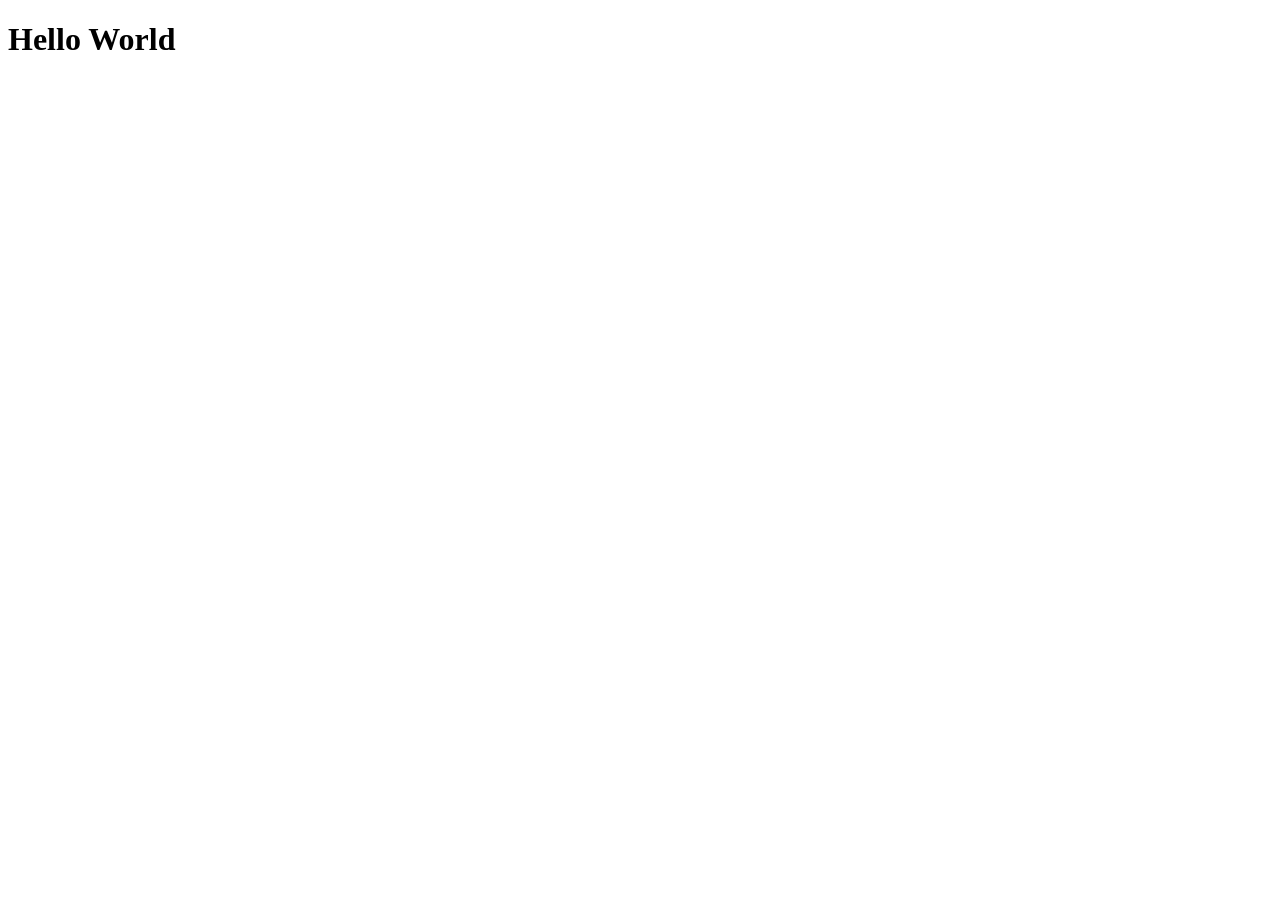
==== index.html @ 68664f70 "add hello world page" ====
<!DOCTYPE html>
<html lang="en">
<head>
  <meta charset="UTF-8">
  <meta name="viewport" content="width=device-width, initial-scale=1.0">
  <title>Hello World</title>
</head>
<body>
  <h1>Hello World</h1>
</body>
</html>
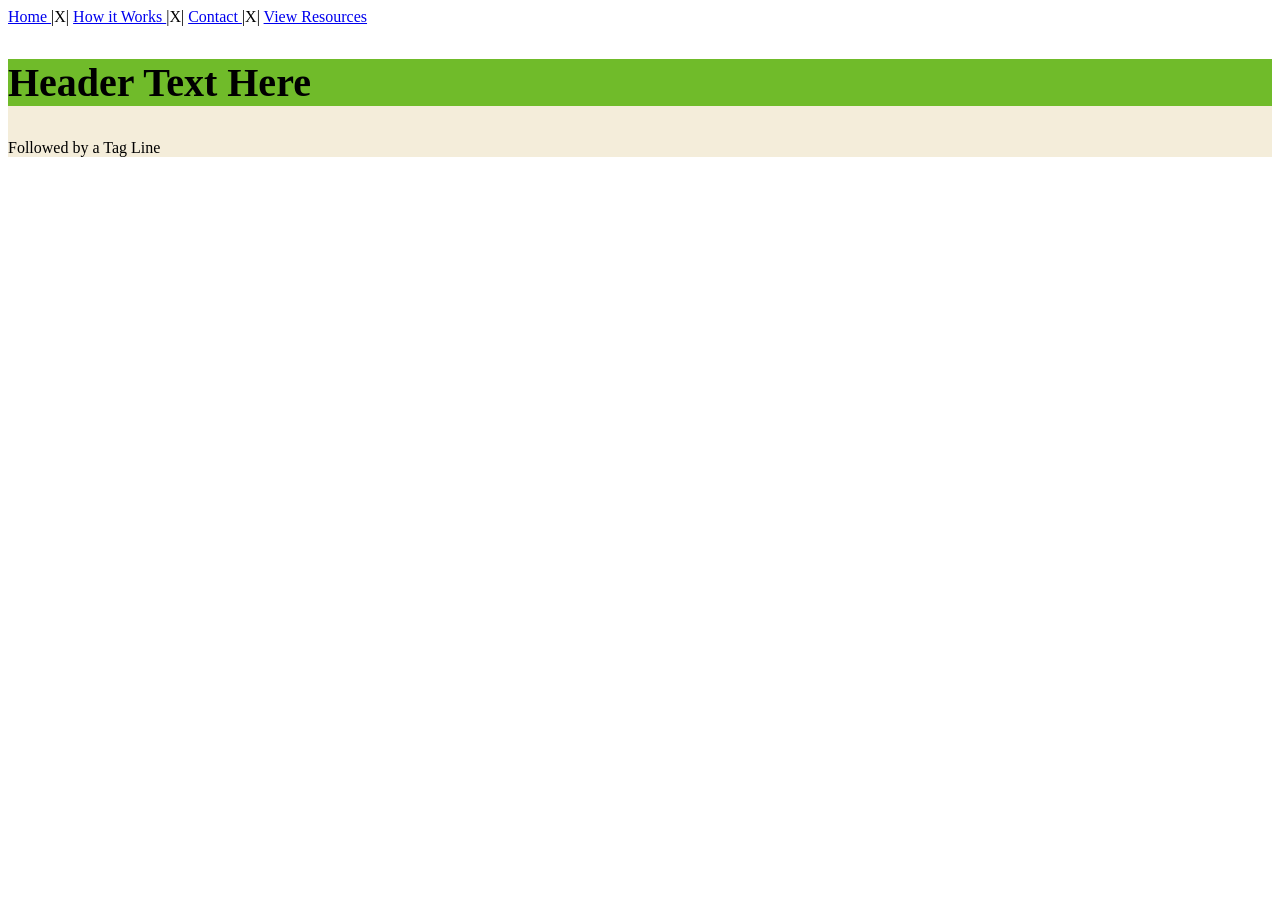
==== commit 6c17930e: "add initial HTML structure, styles, and project documentation" ====
--- a/index.html
+++ b/index.html
@@ -1,11 +1,29 @@
 <!DOCTYPE html>
 <html lang="en">
 <head>
-  <meta charset="UTF-8">
-  <meta name="viewport" content="width=device-width, initial-scale=1.0">
-  <title>Hello World</title>
+    <meta charset="UTF-8">
+    <meta name="viewport" content="width=device-width, initial-scale=1.0">
+    <title>Document</title>
+    <link rel="stylesheet" href = "style.css">
 </head>
 <body>
-  <h1>Hello World</h1>
+    <nav>
+        <!-- Nav Bar, No Destination at this Time -->
+         
+        <a href = "#"> Home  </a>  |X| 
+        <a href = "#"> How it Works  </a>  |X| 
+        <a href = "#"> Contact  </a> |X| 
+        <a href = "#"> View Resources  </a>  
+    </nav>
+
+    <section class = "hero">
+        <!-- Hero Banner -->
+         <div>
+            <!-- Main Text -->
+             <h1> Header Text Here </h1>
+             <p> Followed by a Tag Line </p>
+
+         </div>
+    </section>
 </body>
 </html>
--- a/style.css
+++ b/style.css
@@ -0,0 +1,15 @@
+:root {
+    --emerald: #0e5046;
+    --gold: #c7a24a;
+    --cream: #f4edda;
+    --ink: #000000; 
+}
+
+h1 {
+    background-color: #70bb2a;
+    font-size: 40px;
+}
+
+.hero{
+    background-color: var(--cream);
+}
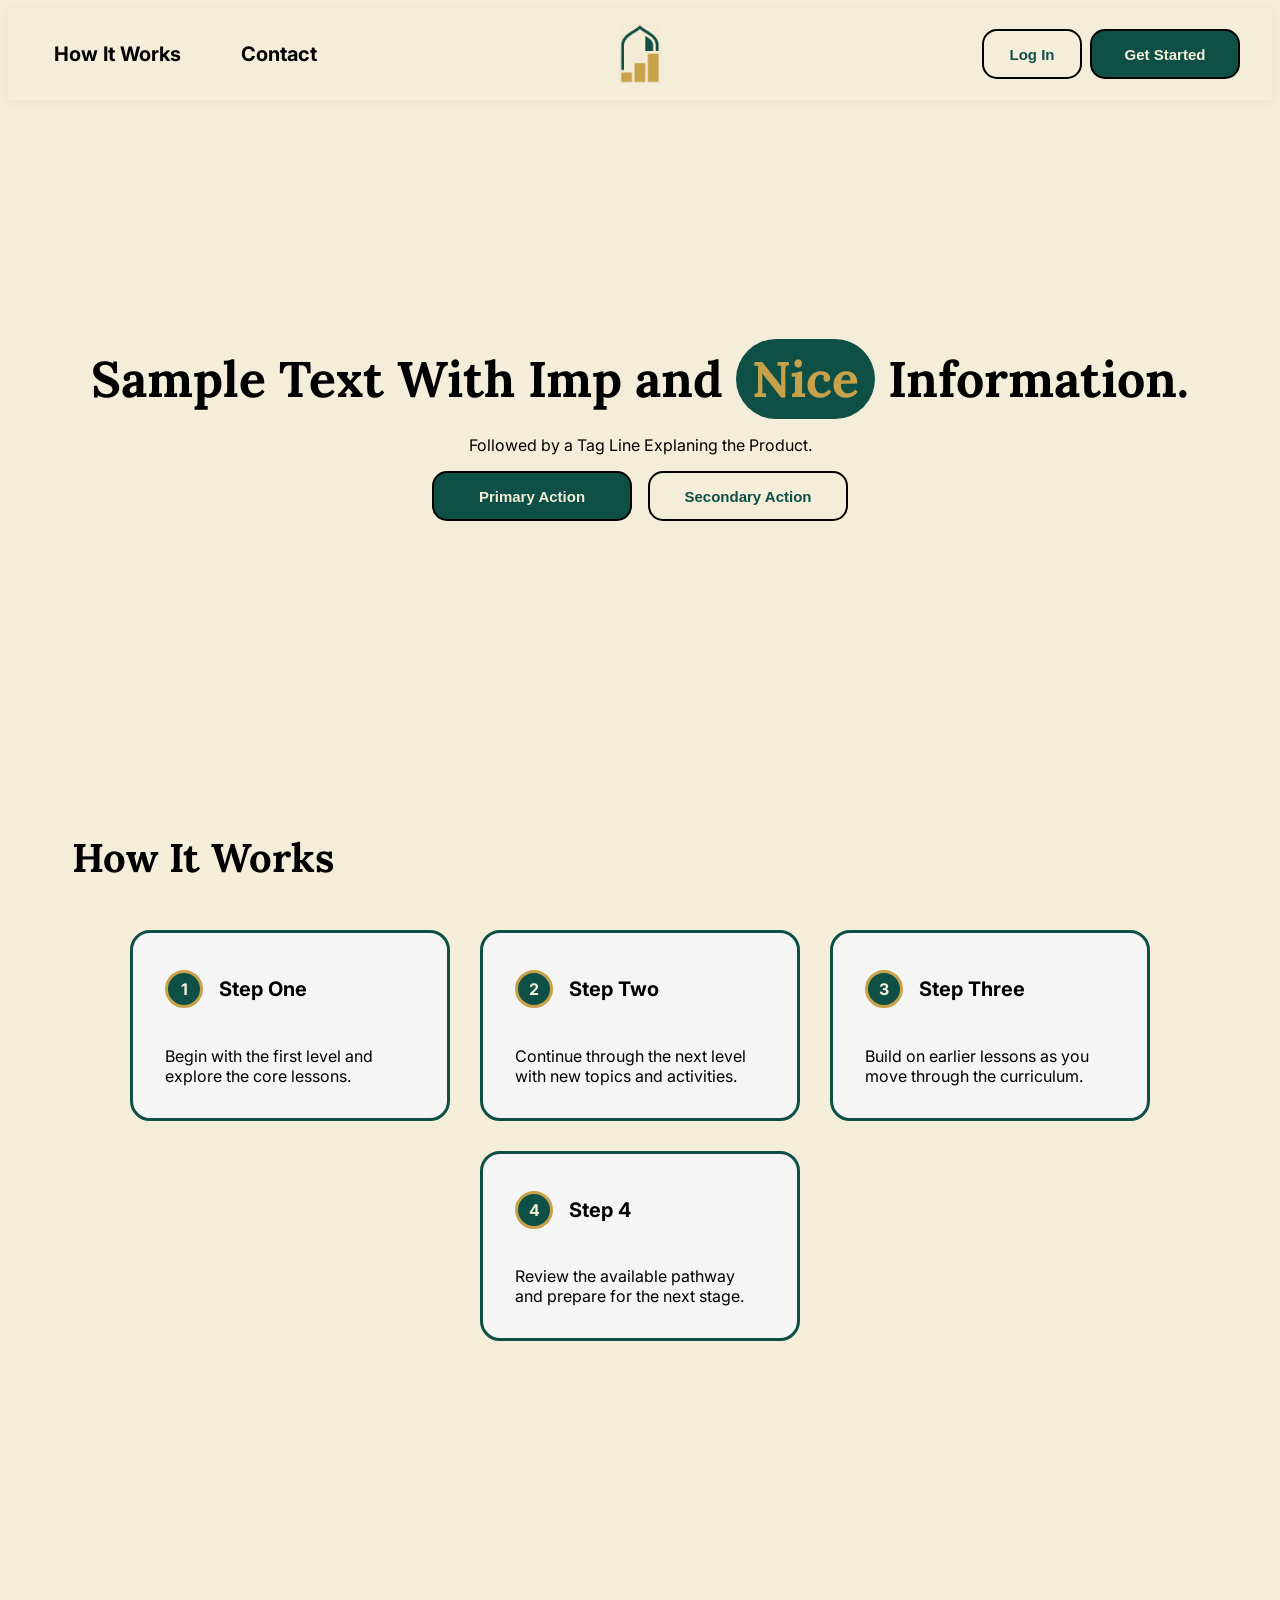
==== commit 468ff58c: "add navigation, hero section, and responsive design with styles and scripts" ====
--- a/index.html
+++ b/index.html
@@ -4,26 +4,127 @@
     <meta charset="UTF-8">
     <meta name="viewport" content="width=device-width, initial-scale=1.0">
     <title>Document</title>
-    <link rel="stylesheet" href = "style.css">
+
+    <!-- Main stylesheet -->
+    <link rel="stylesheet" href="style.css">
+
+    <!-- Google Fonts: Lora for headings, Inter for body text, and Amiri for Arabic -->
+    <link rel="preconnect" href="https://fonts.googleapis.com">
+    <link rel="preconnect" href="https://fonts.gstatic.com" crossorigin>
+    <link href="https://fonts.googleapis.com/css2?family=Amiri:wght@400;700&family=Inter:wght@400;600&family=Lora:wght@600;700&display=swap" rel="stylesheet">
+    <script src="script.js" defer></script>
 </head>
+
 <body>
+    <!-- Primary navigation -->
     <nav>
-        <!-- Nav Bar, No Destination at this Time -->
-         
-        <a href = "#"> Home  </a>  |X| 
-        <a href = "#"> How it Works  </a>  |X| 
-        <a href = "#"> Contact  </a> |X| 
-        <a href = "#"> View Resources  </a>  
+        <!-- Navigation logo -->
+        <div class="navLogo">
+            <img src="Elements/Full Icon.jpg" alt="Icon" width="100px">
+        </div>
+
+        <div class="navDropdown">
+            <!-- Navigation links -->
+            <div class="navLinks">
+                <a href="#">How It Works</a>
+                <a href="#">Contact</a>
+            </div>
+
+            <!-- Navigation action buttons -->
+            <div class="navButtonContainer">
+                <button type="button" class="navButtonSecondary">Log In</button>
+                <button type="button" class="navButton">Get Started</button>
+            </div>
+        </div>
+
+
+        <!-- Mobile navigation toggle -->
+        <div class="hamburgerContainer">
+            <button
+                class="hamburgerButton"
+                type="button"
+                aria-label="Open navigation menu"
+                aria-expanded="false">
+                ☰
+            </button>
+        </div>
     </nav>
 
-    <section class = "hero">
+    <!-- Hero section -->
+    <section class="hero">
         <!-- Hero Banner -->
-         <div>
-            <!-- Main Text -->
-             <h1> Header Text Here </h1>
-             <p> Followed by a Tag Line </p>
+        <div>
+            <!-- Main text -->
+            <h1>Sample Text With Imp and <span class="highlight">Nice</span> Information.</h1>
+            <p>Followed by a Tag Line Explaning the Product.</p>
+        </div>
 
-         </div>
+        <!-- Hero action buttons -->
+        <div class="actionBar">
+            <button type="button" class="primaryButton">Primary Action</button>
+            <button type="button" class="secondaryButton">Secondary Action</button>
+        </div>
     </section>
+
+    <!-- How It Works section -->
+    <section class="howItWorks">
+        <div>
+            <h2>How It Works</h2>
+            <br>
+            <br>
+        </div>
+        <div class="squares">
+            <!-- Step one -->
+            <div class="uniqueSquare">
+                <div class="squareHeader">
+                    <h4 class="circle">1</h4>
+                    <h5 class="squareTitle">Step One</h5>
+                </div>
+
+                <div class="squareContent">
+                    <p>Begin with the first level and explore the core lessons.</p>
+                </div>
+            </div>
+
+            <!-- Step two -->
+            <div class="uniqueSquare">
+                <div class="squareHeader">
+                    <h4 class="circle">2</h4>
+                    <h5 class="squareTitle">Step Two</h5>
+                </div>
+
+                <div class="squareContent">
+                    <p>Continue through the next level with new topics and activities.</p>
+                </div>
+            </div>
+
+            <!-- Step three -->
+            <div class="uniqueSquare">
+                <div class="squareHeader">
+                    <h4 class="circle">3</h4>
+                    <h5 class="squareTitle">Step Three</h5>
+                </div>
+
+                <div class="squareContent">
+                    <p>Build on earlier lessons as you move through the curriculum.</p>
+                </div>
+            </div>
+
+            <!-- Step four -->
+            <div class="uniqueSquare">
+                <div class="squareHeader">
+                    <h4 class="circle">4</h4>
+                    <h5 class="squareTitle">Step 4</h5>
+                </div>
+
+                <div class="squareContent">
+                    <p>Review the available pathway and prepare for the next stage.</p>
+                </div>
+            </div>
+        </div>
+    </section>
+
+    <!-- Temporary space for a future section -->
+    <section style="height: 500px;"></section>
 </body>
 </html>
--- a/style.css
+++ b/style.css
@@ -1,15 +1,419 @@
 :root {
+    /* Site colors */
     --emerald: #0e5046;
     --gold: #c7a24a;
     --cream: #f4edda;
     --ink: #000000; 
-}
-
+
+    /* Site fonts */
+    --Lora: "Lora", Georgia, serif;
+    --Inter: "Inter", system-ui, sans-serif;
+    --Amiri: "Amiri", "Noto Naskh Arabic", serif;
+}
+
+/* Page-wide defaults */
+* {
+    box-sizing: border-box;
+}
+
+body {
+    background-color: var(--cream);
+    font-family: var(--Inter);
+}
+
+/* Shared button sizing, borders, and transitions */
+button {
+    width: 200px;
+    height: 50px;
+    font-size: 15px;
+    border-radius: 15px;
+    border-width: 2px;
+    border-style: solid;
+    border-color: black;transition: background-color 400ms ease, color 200ms ease;
+}
+
+/* ==================== Navigation ==================== */
+
+/* Desktop navigation layout */
+nav {
+    display: grid;
+    grid-template-columns: 1fr auto 1fr;
+    align-items: center;
+    padding: 1rem 2rem;
+    box-shadow: 0 2px 8px rgba(0, 0, 0, 0.05);
+    font-size: 20px;
+}
+
+/* The wrapper becomes layout-transparent on desktop. */
+.navDropdown {
+    display: contents;
+}
+
+/* Navigation links */
+.navLinks {
+    display: flex;
+    grid-column: 1;
+    grid-row: 1;
+    align-items: center;
+    justify-self: start;
+    gap: 2rem;
+}
+
+.navLinks a {
+    text-decoration: none;
+    color: var(--ink);
+    padding: 0.5rem 0.75rem; 
+    font-weight: bold;
+    border-width: 2px;
+    border-style: solid;
+    border-color: transparent;
+    grid-row: 1;
+
+}
+
+/* Navigation link hover state */
+.navLinks a:hover {
+    color: var(--emerald);
+    font-weight: bold;
+    border: var(--gold);
+    border-radius: 25px;
+    border-style: solid;
+    border-width: 2px;
+
+}
+
+/* Navigation logo */
+.navLogo {
+    padding: 1rem 2 rem;
+    grid-column: 2;
+    grid-row: 1;
+    justify-self: center;
+}
+
+.navLogo img {
+    height: 60px;
+    width: auto;
+    display: block;
+}
+
+/* Navigation action buttons */
+.navButtonContainer {
+    grid-column: 3;
+    grid-row: 1;
+    display: flex;
+    align-items: center;
+    justify-self: end;
+    gap: 0.5rem;
+}
+
+.navButton {
+    width: 150px;
+    height: 50px;
+    font-size: 15px;
+    border-radius: 15px;
+    border-width: 2px;
+    border-style: solid;
+    background-color: var(--emerald);
+    color: var(--cream);
+    font-weight: bold;
+    justify-self: right;
+    border-color: black;transition: background-color 400ms ease, color 200ms ease;
+}
+
+.navButtonSecondary {
+    width: 100px;
+    height: 50px;
+    font-size: 15px;
+    border-radius: 15px;
+    border-width: 2px;
+    border-style: solid;
+    background-color: var(--cream);
+    color: var(--emerald);
+    font-weight: bold;
+    justify-self: right;
+    border-color: black;transition: background-color 400ms ease, color 200ms ease;
+}
+
+/* Navigation button hover states */
+.navButton:hover {
+    background-color: var(--gold);
+    color: var(--emerald);
+}
+
+.navButtonSecondary:hover {
+    background-color: var(--gold);
+    border-color: #0e5046;
+    color: var(--cream);
+}
+
+/* Mobile menu button is hidden on larger screens. */
+.hamburgerContainer {
+    display: none;
+}
+
+/* ==================== Hero ==================== */
+
+/* Hero headings */
 h1 {
-    background-color: #70bb2a;
+    margin-top: 7.5rem;
+    font-family:var(--Lora);
+    font-size: 50px;
+    margin-bottom: 0rem;
+    line-height: 1.6;
+}
+
+h2 {
+    margin-top: 7.5rem;
+    font-family:var(--Lora);
+    margin-bottom: 0rem;
+    line-height: 1.6;
     font-size: 40px;
 }
 
-.hero{
+/* Hero section layout */
+.hero {
+    text-align: center; 
+    min-height: 60vh;
+    display: flex;
+    flex-direction: column;
+    justify-content: center;
+}
+
+/* Temporary layout debug border */
+.border {
+    border: 3px solid red;
+}
+
+/* Hero action buttons layout */
+.actionBar {
+    display: flex;
+    flex-direction: row;
+    justify-content: center;
+    height: fit-content;
+    width: fit-content;
+    margin-inline: auto;
+    gap: 1rem;
+    flex-wrap: wrap;
+}
+
+/* Hero secondary button */
+.secondaryButton {
     background-color: var(--cream);
-}+    color: var(--emerald);
+    font-weight: bold;
+}
+
+/* Hero secondary button hover state */
+.secondaryButton:hover {
+    background-color: var(--gold);
+    color: var(--cream);
+    font-size: 15px;
+    width: 200px;
+    height: 50px; 
+}
+
+/* Hero primary button */
+.primaryButton {
+    background-color: var(--emerald);
+    color: var(--cream);
+    font-weight: bold;
+    font-size: 15px;
+    width: 200px;
+    height: 50px;
+    
+    
+}
+
+/* Hero primary button hover state */
+.primaryButton:hover {
+    background-color: var(--gold);
+    color: var(--emerald);
+    font-size: 15px;
+    width: 200px;
+    height: 50px; 
+    font-weight: bold;
+}
+
+/* Highlighted text in the hero heading */
+.highlight{
+    background-color: var(--emerald);
+    color: var(--gold);
+    padding: 0.5rem 1rem;
+    border-radius: 50px;
+}
+
+/* ==================== How It Works ==================== */
+
+/* How It Works section layout */
+.howItWorks{
+    display: flex;
+    flex-direction: column ;
+    padding: 1rem 4rem;
+    margin-top: 50px;
+}
+
+/* Step card row */
+.squares{
+    display: flex;
+    flex-direction: row;
+    justify-content: center;
+    align-items: stretch;
+    gap: 30px;
+    flex-wrap: wrap;
+
+}
+
+/* Individual step card */
+.uniqueSquare {
+    display: flex;
+    flex-direction: column;
+    background-color: whitesmoke;
+    border-color: #0e5046;
+    border-width: 3px;
+    border-radius: 20px;
+    border-style: solid;
+    width: 20rem;
+    padding: 1rem 2rem;
+
+}
+
+/* Step card heading row */
+.squareHeader {
+    display: flex;
+    flex-direction: row;
+    justify-content: left;
+    align-items: center;
+}
+
+/* Number circle */
+.circle{
+    display: flex;
+    flex-direction: column;
+    align-items: center;
+    justify-content: center;
+    border: solid;
+    border-color: #c7a24a;
+    background-color: var(--emerald);
+    color: var(--cream);
+    padding: 1rem 1rem;
+    border-radius: 600px;
+    width: 1rem;
+    height: 1rem;
+
+}
+
+/* Step card title */
+.squareTitle{
+    margin: 1rem 1rem;
+    font-size: 20px;
+}
+
+/* Step card description */
+.squareContent {
+    padding: 0rem 0rem;
+    margin-top: 0;
+}
+
+/* ==================== Responsive Layout ==================== */
+
+@media (max-width:48rem){
+    /* Mobile navigation keeps the logo and hamburger in one top row. */
+    nav {
+        position: relative;
+        grid-template-columns: 1fr auto;
+        gap: 1rem;
+        padding: 1rem;
+    }
+
+    .navLogo {
+        grid-column: 1;
+        grid-row: 1;
+        justify-self: start;
+    }
+
+    /* Mobile hamburger button */
+    .hamburgerButton {
+        border: none;
+        background-color: var(--cream);
+        width: 3rem;
+        height: 3rem;
+        color: var(--ink);
+        font-size: 50px;
+        display: flex;
+        justify-content: center;
+        align-items: center;
+    }
+
+    .hamburgerContainer {
+        grid-column: 2;
+        grid-row: 1;
+        display: block;
+        justify-self: end;
+    }
+
+    /* Closed dropdown state */
+    .navDropdown {
+        position: absolute;
+        top: 100%;
+        left: 0;
+        right: 0;
+        z-index: 10;
+        display: flex;
+        flex-direction: column;
+        gap: 1.5rem;
+        padding: 1.5rem;
+        background-color: var(--cream);
+        box-shadow: 0 0.5rem 1rem rgba(0, 0, 0, 0.1);
+        visibility: hidden;
+        opacity: 0;
+        transform: translateY(-0.5rem);
+        pointer-events: none;
+        transition: opacity 200ms ease, transform 200ms ease, visibility 200ms ease;
+    }
+
+    /* Open dropdown state */
+    nav.navIsOpen .navDropdown {
+        visibility: visible;
+        opacity: 1;
+        transform: translateY(0);
+        pointer-events: auto;
+    }
+
+    .navLinks {
+        display: flex;
+        flex-direction: column;
+        align-items: stretch;
+        justify-self: stretch;
+        gap: 0.75rem;
+    }
+
+    .navButtonContainer {
+        display: flex;
+        flex-direction: column;
+        align-items: stretch;
+        justify-self: stretch;
+        gap: 0.75rem;
+    }
+
+    /* The dropdown buttons fill the panel width. */
+    .navButton,
+    .navButtonSecondary {
+        width: 100%;
+    }
+
+    /* Smaller mobile heading */
+    h1{
+        font-size: 2.25rem;
+        margin-top: 3rem;
+    }
+
+    .howItWorks {
+        padding: 1rem;
+    }
+
+    h2{
+        font-size: 2rem;
+        margin-top: 3rem;
+    }
+
+}
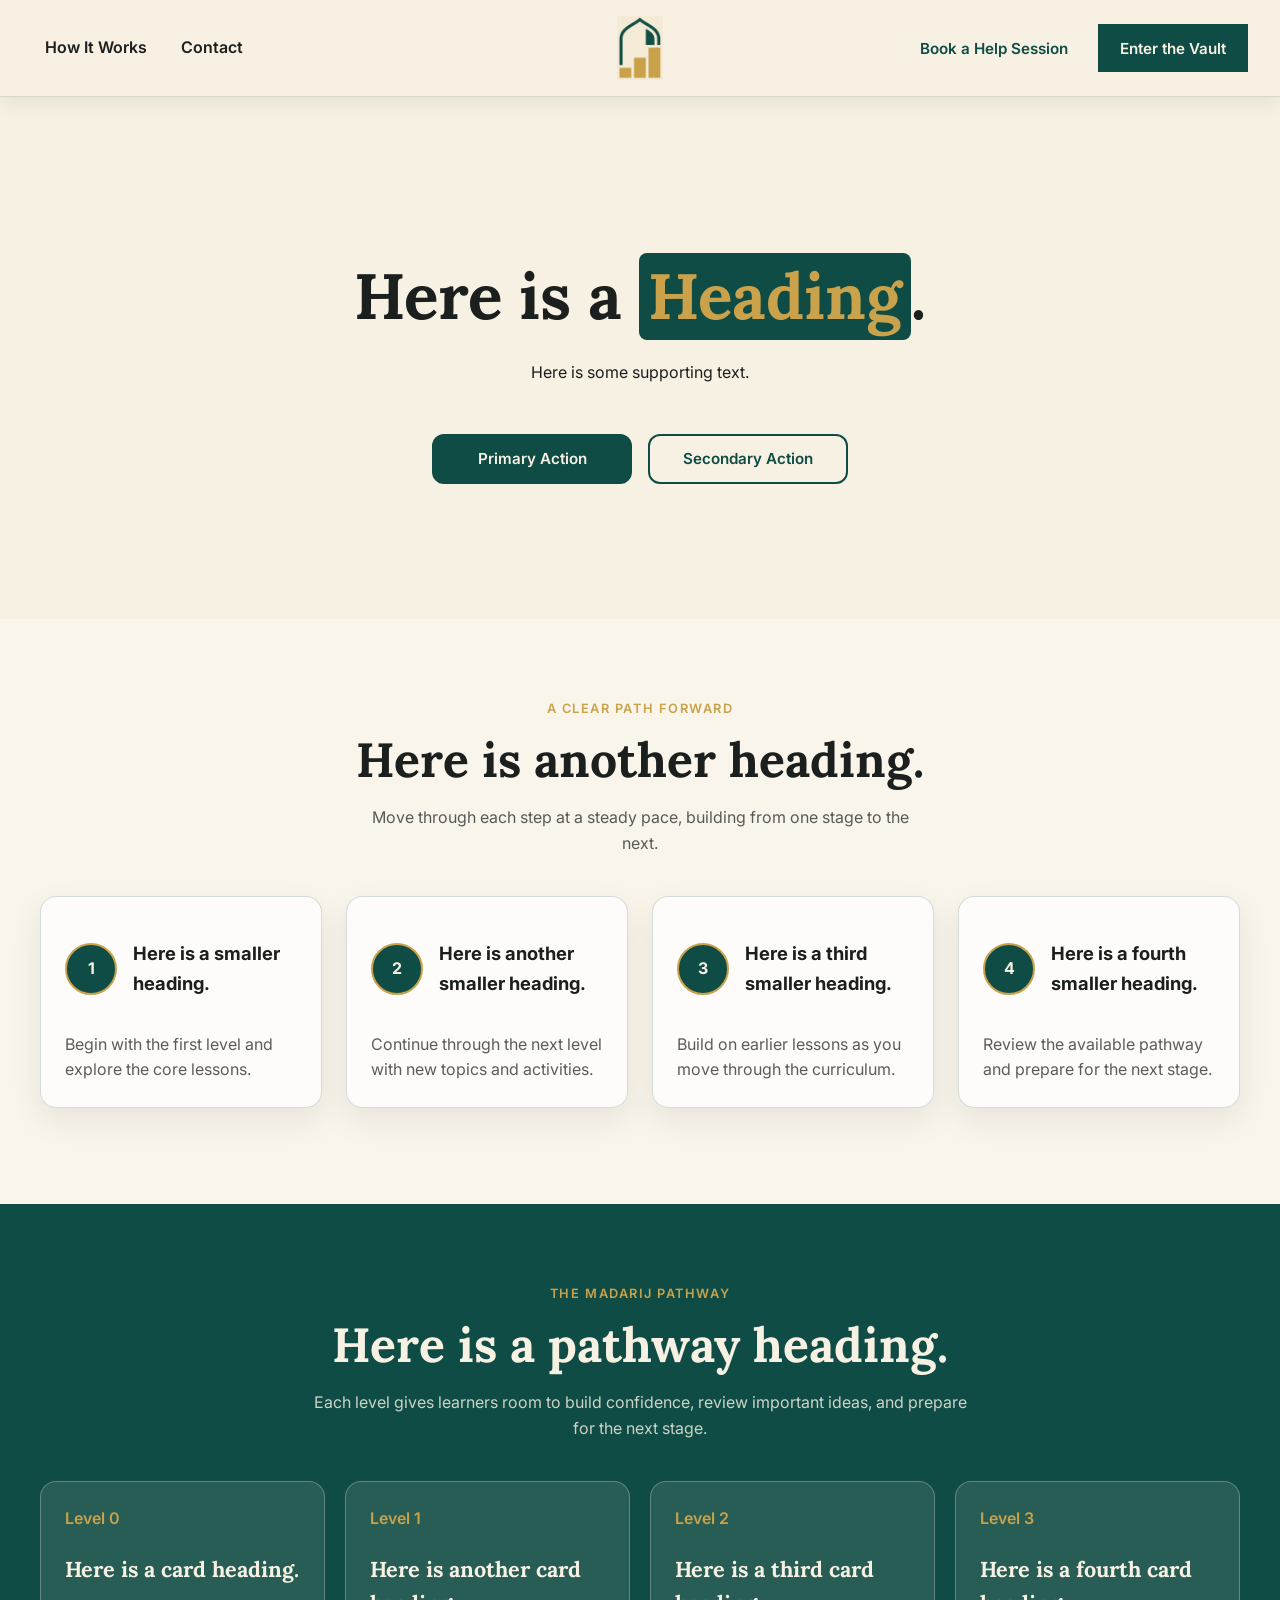
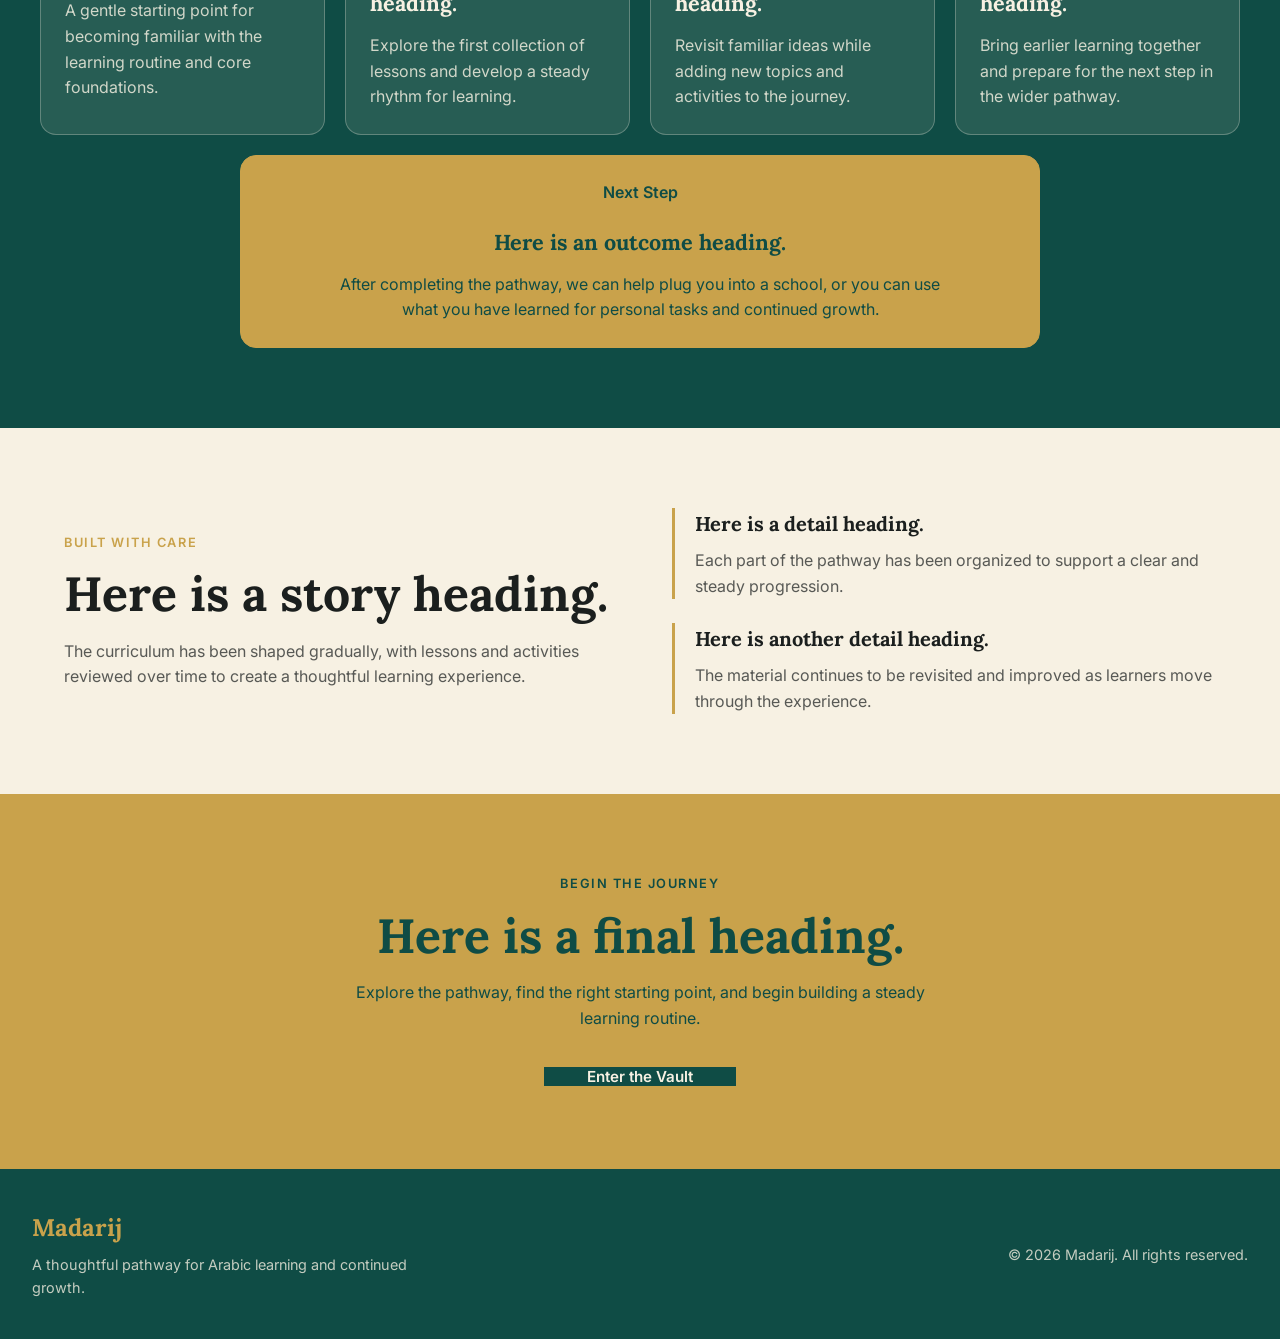
==== commit 71775713: "Add curriculum structure and create login, signup, and vault pages - Introduced a new curriculum JSO" ====
--- a/index.html
+++ b/index.html
@@ -3,7 +3,7 @@
 <head>
     <meta charset="UTF-8">
     <meta name="viewport" content="width=device-width, initial-scale=1.0">
-    <title>Document</title>
+    <title>Madarij | Arabic Curriculum</title>
 
     <!-- Main stylesheet -->
     <link rel="stylesheet" href="style.css">
@@ -32,8 +32,8 @@
 
             <!-- Navigation action buttons -->
             <div class="navButtonContainer">
-                <button type="button" class="navButtonSecondary">Log In</button>
-                <button type="button" class="navButton">Get Started</button>
+                <a class="navButtonSecondary" href="#">Book a Help Session</a>
+                <a class="navButton" href="vault.html">Enter the Vault</a>
             </div>
         </div>
 
@@ -55,8 +55,8 @@
         <!-- Hero Banner -->
         <div>
             <!-- Main text -->
-            <h1>Sample Text With Imp and <span class="highlight">Nice</span> Information.</h1>
-            <p>Followed by a Tag Line Explaning the Product.</p>
+            <h1>Here is a <span class="highlight">Heading</span>.</h1>
+            <p>Here is some supporting text.</p>
         </div>
 
         <!-- Hero action buttons -->
@@ -68,17 +68,20 @@
 
     <!-- How It Works section -->
     <section class="howItWorks">
-        <div>
-            <h2>How It Works</h2>
-            <br>
-            <br>
+        <div class="howItWorksIntro">
+            <p class="sectionLabel">A clear path forward</p>
+            <h2>Here is another heading.</h2>
+            <p>
+                Move through each step at a steady pace, building from one
+                stage to the next.
+            </p>
         </div>
         <div class="squares">
             <!-- Step one -->
             <div class="uniqueSquare">
                 <div class="squareHeader">
                     <h4 class="circle">1</h4>
-                    <h5 class="squareTitle">Step One</h5>
+                    <h5 class="squareTitle">Here is a smaller heading.</h5>
                 </div>
 
                 <div class="squareContent">
@@ -90,7 +93,7 @@
             <div class="uniqueSquare">
                 <div class="squareHeader">
                     <h4 class="circle">2</h4>
-                    <h5 class="squareTitle">Step Two</h5>
+                    <h5 class="squareTitle">Here is another smaller heading.</h5>
                 </div>
 
                 <div class="squareContent">
@@ -102,7 +105,7 @@
             <div class="uniqueSquare">
                 <div class="squareHeader">
                     <h4 class="circle">3</h4>
-                    <h5 class="squareTitle">Step Three</h5>
+                    <h5 class="squareTitle">Here is a third smaller heading.</h5>
                 </div>
 
                 <div class="squareContent">
@@ -114,7 +117,7 @@
             <div class="uniqueSquare">
                 <div class="squareHeader">
                     <h4 class="circle">4</h4>
-                    <h5 class="squareTitle">Step 4</h5>
+                    <h5 class="squareTitle">Here is a fourth smaller heading.</h5>
                 </div>
 
                 <div class="squareContent">
@@ -124,7 +127,123 @@
         </div>
     </section>
 
-    <!-- Temporary space for a future section -->
-    <section style="height: 500px;"></section>
+    <!-- Curriculum pathway section -->
+    <section class="pathway">
+        <div class="pathwayIntro">
+            <p class="sectionLabel">The Madarij Pathway</p>
+            <h2>Here is a pathway heading.</h2>
+            <p>
+                Each level gives learners room to build confidence, review
+                important ideas, and prepare for the next stage.
+            </p>
+        </div>
+
+        <div class="levelCards">
+            <!-- Foundation level -->
+            <article class="levelCard">
+                <p class="levelNumber">Level 0</p>
+                <h3>Here is a card heading.</h3>
+                <p>
+                    A gentle starting point for becoming familiar with the
+                    learning routine and core foundations.
+                </p>
+            </article>
+
+            <!-- First curriculum level -->
+            <article class="levelCard">
+                <p class="levelNumber">Level 1</p>
+                <h3>Here is another card heading.</h3>
+                <p>
+                    Explore the first collection of lessons and develop a
+                    steady rhythm for learning.
+                </p>
+            </article>
+
+            <!-- Second curriculum level -->
+            <article class="levelCard">
+                <p class="levelNumber">Level 2</p>
+                <h3>Here is a third card heading.</h3>
+                <p>
+                    Revisit familiar ideas while adding new topics and
+                    activities to the journey.
+                </p>
+            </article>
+
+            <!-- Third curriculum level -->
+            <article class="levelCard">
+                <p class="levelNumber">Level 3</p>
+                <h3>Here is a fourth card heading.</h3>
+                <p>
+                    Bring earlier learning together and prepare for the next
+                    step in the wider pathway.
+                </p>
+            </article>
+
+            <!-- Pathway outcome -->
+            <article class="pathwayOutcome">
+                <p class="levelNumber">Next Step</p>
+                <h3>Here is an outcome heading.</h3>
+                <p>
+                    After completing the pathway, we can help plug you into a
+                    school, or you can use what you have learned for personal
+                    tasks and continued growth.
+                </p>
+            </article>
+        </div>
+    </section>
+
+    <!-- Curriculum development section -->
+    <section class="curriculumStory">
+        <div class="curriculumStoryContent">
+            <p class="sectionLabel">Built with care</p>
+            <h2>Here is a story heading.</h2>
+            <p>
+                The curriculum has been shaped gradually, with lessons and
+                activities reviewed over time to create a thoughtful learning
+                experience.
+            </p>
+        </div>
+
+        <div class="curriculumStoryDetails">
+            <div>
+                <h3>Here is a detail heading.</h3>
+                <p>
+                    Each part of the pathway has been organized to support a
+                    clear and steady progression.
+                </p>
+            </div>
+            <div>
+                <h3>Here is another detail heading.</h3>
+                <p>
+                    The material continues to be revisited and improved as
+                    learners move through the experience.
+                </p>
+            </div>
+        </div>
+    </section>
+
+    <!-- Final call to action -->
+    <section class="finalCta">
+        <p class="sectionLabel">Begin the journey</p>
+        <h2>Here is a final heading.</h2>
+        <p>
+            Explore the pathway, find the right starting point, and begin
+            building a steady learning routine.
+        </p>
+        <a class="ctaButton" href="vault.html">Enter the Vault</a>
+    </section>
+
+    <!-- Site footer -->
+    <footer class="siteFooter">
+        <div>
+            <p class="footerBrand">Madarij</p>
+            <p class="footerDescription">
+                A thoughtful pathway for Arabic learning and continued growth.
+            </p>
+        </div>
+        <p class="footerCopyright">
+            &copy; 2026 Madarij. All rights reserved.
+        </p>
+    </footer>
 </body>
 </html>
--- a/style.css
+++ b/style.css
@@ -1,9 +1,9 @@
 :root {
     /* Site colors */
-    --emerald: #0e5046;
-    --gold: #c7a24a;
-    --cream: #f4edda;
-    --ink: #000000; 
+    --emerald: #0f4c45;
+    --gold: #c9a24b;
+    --cream: #f7f1e3;
+    --ink: #1b1f1e;
 
     /* Site fonts */
     --Lora: "Lora", Georgia, serif;
@@ -18,18 +18,22 @@
 
 body {
     background-color: var(--cream);
+    color: var(--ink);
     font-family: var(--Inter);
+    line-height: 1.6;
+    margin: 0;
 }
 
 /* Shared button sizing, borders, and transitions */
 button {
     width: 200px;
     height: 50px;
-    font-size: 15px;
-    border-radius: 15px;
-    border-width: 2px;
-    border-style: solid;
-    border-color: black;transition: background-color 400ms ease, color 200ms ease;
+    border: 2px solid transparent;
+    border-radius: 0.75rem;
+    cursor: pointer;
+    font: 600 0.95rem var(--Inter);
+    transition: background-color 200ms ease, border-color 200ms ease,
+        color 200ms ease, transform 200ms ease;
 }
 
 /* ==================== Navigation ==================== */
@@ -39,9 +43,13 @@
     display: grid;
     grid-template-columns: 1fr auto 1fr;
     align-items: center;
-    padding: 1rem 2rem;
-    box-shadow: 0 2px 8px rgba(0, 0, 0, 0.05);
-    font-size: 20px;
+    padding: 0.75rem 2rem;
+    background-color: rgba(247, 241, 227, 0.96);
+    border-bottom: 1px solid rgba(15, 76, 69, 0.14);
+    box-shadow: 0 0.35rem 1.25rem rgba(27, 31, 30, 0.08);
+    font-size: 1rem;
+    position: relative;
+    z-index: 20;
 }
 
 /* The wrapper becomes layout-transparent on desktop. */
@@ -56,42 +64,38 @@
     grid-row: 1;
     align-items: center;
     justify-self: start;
-    gap: 2rem;
+    gap: 0.5rem;
 }
 
 .navLinks a {
     text-decoration: none;
     color: var(--ink);
-    padding: 0.5rem 0.75rem; 
-    font-weight: bold;
-    border-width: 2px;
-    border-style: solid;
+    padding: 0.5rem 0.75rem;
+    font-weight: 600;
+    border: 1px solid transparent;
     border-color: transparent;
-    grid-row: 1;
-
+    transition: background-color 200ms ease, border-color 200ms ease,
+        color 200ms ease;
 }
 
 /* Navigation link hover state */
 .navLinks a:hover {
-    color: var(--emerald);
-    font-weight: bold;
-    border: var(--gold);
-    border-radius: 25px;
-    border-style: solid;
-    border-width: 2px;
-
+    background-color: rgba(201, 162, 75, 0.16);
+    border-color: rgba(201, 162, 75, 0.7);
+    border-radius: 999px;
+    color: var(--emerald);
 }
 
 /* Navigation logo */
 .navLogo {
-    padding: 1rem 2 rem;
+    padding: 0.25rem 1rem;
     grid-column: 2;
     grid-row: 1;
     justify-self: center;
 }
 
 .navLogo img {
-    height: 60px;
+    height: 4rem;
     width: auto;
     display: block;
 }
@@ -107,43 +111,44 @@
 }
 
 .navButton {
+    display: flex;
+    align-items: center;
+    justify-content: center;
     width: 150px;
-    height: 50px;
-    font-size: 15px;
-    border-radius: 15px;
-    border-width: 2px;
-    border-style: solid;
+    height: 3rem;
+    border-color: var(--emerald);
     background-color: var(--emerald);
     color: var(--cream);
-    font-weight: bold;
-    justify-self: right;
-    border-color: black;transition: background-color 400ms ease, color 200ms ease;
+    font: 600 0.95rem var(--Inter);
+    text-decoration: none;
 }
 
 .navButtonSecondary {
-    width: 100px;
-    height: 50px;
-    font-size: 15px;
-    border-radius: 15px;
-    border-width: 2px;
-    border-style: solid;
+    display: flex;
+    align-items: center;
+    justify-content: center;
+    width: 12rem;
+    height: 3rem;
+    border-color: var(--emerald);
     background-color: var(--cream);
     color: var(--emerald);
-    font-weight: bold;
-    justify-self: right;
-    border-color: black;transition: background-color 400ms ease, color 200ms ease;
+    font: 600 0.95rem var(--Inter);
+    text-decoration: none;
 }
 
 /* Navigation button hover states */
 .navButton:hover {
     background-color: var(--gold);
-    color: var(--emerald);
+    border-color: var(--gold);
+    color: var(--emerald);
+    transform: translateY(-0.1rem);
 }
 
 .navButtonSecondary:hover {
     background-color: var(--gold);
-    border-color: #0e5046;
-    color: var(--cream);
+    border-color: var(--gold);
+    color: var(--emerald);
+    transform: translateY(-0.1rem);
 }
 
 /* Mobile menu button is hidden on larger screens. */
@@ -155,42 +160,37 @@
 
 /* Hero headings */
 h1 {
-    margin-top: 7.5rem;
-    font-family:var(--Lora);
-    font-size: 50px;
-    margin-bottom: 0rem;
-    line-height: 1.6;
+    max-width: 46rem;
+    margin: 0 auto 1rem;
+    font-family: var(--Lora);
+    font-size: clamp(2.5rem, 5vw, 4.25rem);
+    line-height: 1.5;
 }
 
 h2 {
-    margin-top: 7.5rem;
-    font-family:var(--Lora);
-    margin-bottom: 0rem;
-    line-height: 1.6;
-    font-size: 40px;
+    margin: 0 0 2rem;
+    font-family: var(--Lora);
+    line-height: 1.2;
+    font-size: clamp(2rem, 4vw, 3rem);
 }
 
 /* Hero section layout */
 .hero {
     text-align: center; 
-    min-height: 60vh;
+    min-height: 58vh;
+    padding: 5rem 1.5rem 4rem;
     display: flex;
     flex-direction: column;
     justify-content: center;
 }
 
-/* Temporary layout debug border */
-.border {
-    border: 3px solid red;
-}
-
 /* Hero action buttons layout */
 .actionBar {
     display: flex;
     flex-direction: row;
     justify-content: center;
-    height: fit-content;
-    width: fit-content;
+    width: min(100%, 28rem);
+    margin: 2rem auto 0;
     margin-inline: auto;
     gap: 1rem;
     flex-wrap: wrap;
@@ -199,47 +199,36 @@
 /* Hero secondary button */
 .secondaryButton {
     background-color: var(--cream);
-    color: var(--emerald);
-    font-weight: bold;
+    border-color: var(--emerald);
+    color: var(--emerald);
 }
 
 /* Hero secondary button hover state */
 .secondaryButton:hover {
     background-color: var(--gold);
-    color: var(--cream);
-    font-size: 15px;
-    width: 200px;
-    height: 50px; 
+    color: var(--emerald);
 }
 
 /* Hero primary button */
 .primaryButton {
     background-color: var(--emerald);
+    border-color: var(--emerald);
     color: var(--cream);
-    font-weight: bold;
-    font-size: 15px;
-    width: 200px;
-    height: 50px;
-    
-    
 }
 
 /* Hero primary button hover state */
 .primaryButton:hover {
     background-color: var(--gold);
     color: var(--emerald);
-    font-size: 15px;
-    width: 200px;
-    height: 50px; 
-    font-weight: bold;
 }
 
 /* Highlighted text in the hero heading */
 .highlight{
     background-color: var(--emerald);
     color: var(--gold);
-    padding: 0.5rem 1rem;
-    border-radius: 50px;
+    padding: 0.15rem 0.55rem;
+    border-radius: 0.5rem;
+    white-space: nowrap;
 }
 
 /* ==================== How It Works ==================== */
@@ -248,40 +237,60 @@
 .howItWorks{
     display: flex;
     flex-direction: column ;
-    padding: 1rem 4rem;
-    margin-top: 50px;
+    gap: 2.5rem;
+    padding: 5rem 2rem 6rem;
+    margin-top: 0;
+    background-color: rgba(255, 255, 255, 0.28);
+}
+
+.howItWorksIntro {
+    width: min(100%, 42rem);
+    margin: 0 auto;
+    text-align: center;
+}
+
+.howItWorksIntro h2 {
+    margin-bottom: 1rem;
+}
+
+.howItWorksIntro > p:last-child {
+    max-width: 34rem;
+    margin: 0 auto;
+    color: rgba(27, 31, 30, 0.72);
 }
 
 /* Step card row */
 .squares{
-    display: flex;
-    flex-direction: row;
-    justify-content: center;
-    align-items: stretch;
-    gap: 30px;
-    flex-wrap: wrap;
-
+    display: grid;
+    grid-template-columns: repeat(4, minmax(0, 1fr));
+    gap: 1.5rem;
+    width: min(100%, 75rem);
+    margin: 0 auto;
 }
 
 /* Individual step card */
 .uniqueSquare {
     display: flex;
     flex-direction: column;
-    background-color: whitesmoke;
-    border-color: #0e5046;
-    border-width: 3px;
-    border-radius: 20px;
-    border-style: solid;
-    width: 20rem;
-    padding: 1rem 2rem;
-
+    background-color: rgba(255, 255, 255, 0.72);
+    border: 1px solid rgba(15, 76, 69, 0.18);
+    border-radius: 1rem;
+    box-shadow: 0 0.75rem 2rem rgba(27, 31, 30, 0.08);
+    width: 100%;
+    padding: 1.5rem;
+    transition: box-shadow 200ms ease, transform 200ms ease;
+}
+
+.uniqueSquare:hover {
+    box-shadow: 0 1rem 2.5rem rgba(27, 31, 30, 0.14);
+    transform: translateY(-0.25rem);
 }
 
 /* Step card heading row */
 .squareHeader {
     display: flex;
     flex-direction: row;
-    justify-content: left;
+    justify-content: flex-start;
     align-items: center;
 }
 
@@ -291,27 +300,1256 @@
     flex-direction: column;
     align-items: center;
     justify-content: center;
-    border: solid;
-    border-color: #c7a24a;
+    border: 2px solid var(--gold);
     background-color: var(--emerald);
     color: var(--cream);
-    padding: 1rem 1rem;
-    border-radius: 600px;
-    width: 1rem;
-    height: 1rem;
+    border-radius: 50%;
+    flex: 0 0 3.25rem;
+    width: 3.25rem;
+    height: 3.25rem;
 
 }
 
 /* Step card title */
 .squareTitle{
-    margin: 1rem 1rem;
-    font-size: 20px;
+    margin: 0 0 0 1rem;
+    font-size: 1.15rem;
 }
 
 /* Step card description */
 .squareContent {
-    padding: 0rem 0rem;
-    margin-top: 0;
+    margin-top: 1rem;
+}
+
+.squareContent p {
+    margin: 0;
+    color: rgba(27, 31, 30, 0.72);
+}
+
+/* ==================== Curriculum Pathway ==================== */
+
+.pathway {
+    display: flex;
+    flex-direction: column;
+    gap: 2.5rem;
+    padding: 5rem 2rem;
+    background-color: var(--emerald);
+    color: var(--cream);
+}
+
+.pathwayIntro {
+    max-width: 42rem;
+    margin: 0 auto;
+    text-align: center;
+}
+
+.pathwayIntro h2 {
+    margin-bottom: 1rem;
+}
+
+.pathwayIntro p:last-child {
+    margin: 0;
+    color: rgba(247, 241, 227, 0.82);
+}
+
+.sectionLabel {
+    margin: 0 0 0.75rem;
+    color: var(--gold);
+    font-size: 0.8rem;
+    font-weight: 600;
+    letter-spacing: 0.12em;
+    text-transform: uppercase;
+}
+
+.levelCards {
+    display: grid;
+    grid-template-columns: repeat(4, minmax(0, 1fr));
+    gap: 1.25rem;
+    width: min(100%, 75rem);
+    margin: 0 auto;
+}
+
+.levelCard {
+    padding: 1.5rem;
+    background-color: rgba(247, 241, 227, 0.1);
+    border: 1px solid rgba(247, 241, 227, 0.28);
+    border-radius: 1rem;
+}
+
+.levelNumber {
+    margin: 0 0 1.25rem;
+    color: var(--gold);
+    font-weight: 600;
+}
+
+.levelCard h3 {
+    margin: 0 0 0.75rem;
+    font-family: var(--Lora);
+    font-size: 1.35rem;
+}
+
+.levelCard p:last-child {
+    margin: 0;
+    color: rgba(247, 241, 227, 0.82);
+}
+
+.pathwayOutcome {
+    grid-column: 1 / -1;
+    width: min(100%, 50rem);
+    margin: 0 auto;
+    padding: 1.5rem;
+    background-color: var(--gold);
+    border: 1px solid var(--gold);
+    border-radius: 1rem;
+    color: var(--emerald);
+    text-align: center;
+}
+
+.pathwayOutcome .levelNumber {
+    color: var(--emerald);
+}
+
+.pathwayOutcome h3 {
+    margin: 0 0 0.75rem;
+    font-family: var(--Lora);
+    font-size: 1.35rem;
+}
+
+.pathwayOutcome p:last-child {
+    max-width: 38rem;
+    margin: 0 auto;
+}
+
+/* ==================== Curriculum Story ==================== */
+
+.curriculumStory {
+    display: grid;
+    grid-template-columns: minmax(0, 1fr) minmax(0, 1fr);
+    align-items: center;
+    gap: 4rem;
+    padding: 5rem 2rem;
+    background-color: var(--cream);
+}
+
+.curriculumStoryContent,
+.curriculumStoryDetails {
+    width: min(100%, 34rem);
+}
+
+.curriculumStoryContent {
+    justify-self: end;
+}
+
+.curriculumStoryContent h2 {
+    margin-bottom: 1rem;
+}
+
+.curriculumStoryContent > p:last-child {
+    margin: 0;
+    color: rgba(27, 31, 30, 0.72);
+}
+
+.curriculumStoryDetails {
+    display: grid;
+    gap: 1.5rem;
+    justify-self: start;
+}
+
+.curriculumStoryDetails div {
+    padding-left: 1.25rem;
+    border-left: 3px solid var(--gold);
+}
+
+.curriculumStoryDetails h3 {
+    margin: 0 0 0.5rem;
+    font-family: var(--Lora);
+    font-size: 1.25rem;
+}
+
+.curriculumStoryDetails p {
+    margin: 0;
+    color: rgba(27, 31, 30, 0.72);
+}
+
+/* ==================== Final Call to Action ==================== */
+
+.finalCta {
+    padding: 5rem 2rem;
+    background-color: var(--gold);
+    color: var(--emerald);
+    text-align: center;
+}
+
+.finalCta .sectionLabel {
+    color: var(--emerald);
+}
+
+.finalCta h2 {
+    margin-bottom: 1rem;
+}
+
+.finalCta > p:not(.sectionLabel) {
+    max-width: 38rem;
+    margin: 0 auto 2rem;
+}
+
+.ctaButton {
+    display: inline-flex;
+    align-items: center;
+    justify-content: center;
+    width: min(100%, 12rem);
+    border-color: var(--emerald);
+    background-color: var(--emerald);
+    color: var(--cream);
+    font: 600 0.95rem var(--Inter);
+    text-decoration: none;
+}
+
+.ctaButton:hover {
+    border-color: var(--cream);
+    background-color: var(--cream);
+    color: var(--emerald);
+    transform: translateY(-0.1rem);
+}
+
+/* ==================== Vault Page ==================== */
+
+.vaultPage {
+    min-height: calc(100vh - 6rem);
+    padding: 4rem 1.5rem 6rem;
+    background-color: var(--cream);
+    overflow-x: hidden;
+}
+
+.vaultScene {
+    position: fixed;
+    inset: 0;
+    z-index: 50;
+    display: grid;
+    place-items: center;
+    overflow: hidden;
+    background-color: var(--emerald);
+    transition: opacity 600ms ease, visibility 600ms ease;
+}
+
+.vaultContent {
+    position: relative;
+    z-index: 1;
+    width: min(100%, 36rem);
+    padding: 2rem;
+    opacity: 0;
+    text-align: center;
+    transform: translateY(1rem);
+}
+
+.vaultContent h1 {
+    color: var(--cream);
+    font-size: clamp(2.25rem, 5vw, 4rem);
+}
+
+.vaultWelcome {
+    display: inline-flex;
+    align-items: center;
+    justify-content: center;
+    min-width: 12rem;
+    min-height: 3rem;
+    padding: 0.75rem 1.25rem;
+    border: 2px solid var(--gold);
+    border-radius: 0.75rem;
+    color: var(--gold);
+    font-weight: 600;
+    text-decoration: none;
+}
+
+.vaultDoor {
+    position: absolute;
+    top: 0;
+    bottom: 0;
+    z-index: 2;
+    width: 50%;
+    background-color: var(--gold);
+    transition: transform 1.2s cubic-bezier(0.76, 0, 0.24, 1);
+}
+
+.vaultDoor::after {
+    content: "";
+    position: absolute;
+    top: 50%;
+    width: 1rem;
+    height: 4rem;
+    border: 2px solid var(--emerald);
+    border-radius: 0.5rem;
+    background-color: var(--cream);
+    transform: translateY(-50%);
+}
+
+.vaultDoorLeft {
+    left: 0;
+    border-right: 0.4rem solid var(--emerald);
+}
+
+.vaultDoorLeft::after {
+    right: 1.5rem;
+}
+
+.vaultDoorRight {
+    right: 0;
+    border-left: 0.4rem solid var(--emerald);
+}
+
+.vaultDoorRight::after {
+    left: 1.5rem;
+}
+
+.vaultScene.vaultIsOpen .vaultDoorLeft {
+    transform: translateX(-100%);
+}
+
+.vaultScene.vaultIsOpen .vaultDoorRight {
+    transform: translateX(100%);
+}
+
+.vaultScene.vaultIsOpen .vaultContent {
+    opacity: 1;
+    transform: translateY(0);
+    transition: opacity 700ms ease 900ms, transform 700ms ease 900ms;
+}
+
+.vaultScene.vaultAnimationDone {
+    opacity: 0;
+    visibility: hidden;
+    pointer-events: none;
+}
+
+.vaultDashboard {
+    width: min(100%, 64rem);
+    margin: 0 auto;
+}
+
+.vaultHeader {
+    display: flex;
+    align-items: flex-start;
+    justify-content: space-between;
+    gap: 2rem;
+    margin-bottom: 2rem;
+}
+
+.vaultIntro {
+    max-width: 42rem;
+}
+
+.vaultIntro h1 {
+    margin-bottom: 1rem;
+}
+
+.vaultIntro > p:last-child {
+    max-width: 36rem;
+    margin: 0;
+    color: rgba(27, 31, 30, 0.72);
+}
+
+.vaultHomeLink {
+    flex: 0 0 auto;
+    padding: 0.6rem 0.9rem;
+    border: 1px solid rgba(15, 76, 69, 0.25);
+    border-radius: 0.5rem;
+    color: var(--emerald);
+    font-size: 0.85rem;
+    font-weight: 600;
+    text-decoration: none;
+}
+
+.vaultHomeLink:hover {
+    border-color: var(--gold);
+    background-color: rgba(201, 162, 75, 0.12);
+}
+
+.vaultOverview {
+    display: grid;
+    grid-template-columns: repeat(3, 1fr);
+    gap: 1rem;
+    margin-bottom: 3rem;
+}
+
+.vaultOverview div {
+    display: grid;
+    gap: 0.2rem;
+    padding: 1rem 1.25rem;
+    border: 1px solid rgba(15, 76, 69, 0.14);
+    border-radius: 0.75rem;
+    background-color: rgba(255, 255, 255, 0.52);
+}
+
+.vaultOverview strong {
+    color: var(--emerald);
+    font-family: var(--Lora);
+    font-size: 1.35rem;
+}
+
+.vaultOverview span {
+    color: rgba(27, 31, 30, 0.62);
+    font-size: 0.8rem;
+}
+
+.vaultBrowseHeading {
+    display: flex;
+    align-items: end;
+    justify-content: space-between;
+    gap: 2rem;
+    margin-bottom: 1rem;
+}
+
+.vaultBrowseHeading h2 {
+    margin: 0;
+    font-size: clamp(1.5rem, 3vw, 2rem);
+}
+
+.vaultBrowseHeading .sectionLabel {
+    margin-bottom: 0.35rem;
+}
+
+.vaultBrowseHeading > p {
+    margin: 0 0 0.2rem;
+    color: rgba(27, 31, 30, 0.6);
+    font-size: 0.85rem;
+    text-align: right;
+}
+
+.vaultSearch {
+    display: grid;
+    gap: 0.45rem;
+    margin-bottom: 1.25rem;
+}
+
+.vaultSearch label {
+    color: rgba(27, 31, 30, 0.72);
+    font-size: 0.85rem;
+    font-weight: 600;
+}
+
+.vaultSearch input {
+    width: 100%;
+    max-width: 32rem;
+    padding: 0.8rem 1rem;
+    border: 1px solid rgba(15, 76, 69, 0.24);
+    border-radius: 0.5rem;
+    background-color: rgba(255, 255, 255, 0.78);
+    color: var(--ink);
+    font: 0.95rem var(--Inter);
+}
+
+.vaultSearch input:focus {
+    border-color: var(--gold);
+    outline: 2px solid rgba(201, 162, 75, 0.2);
+}
+
+.vaultSearchStatus {
+    min-height: 1.1rem;
+    margin: 0;
+    color: rgba(27, 31, 30, 0.62);
+    font-size: 0.8rem;
+}
+
+.vaultSearchResults {
+    margin-bottom: 1.25rem;
+    padding: 1rem;
+    border: 1px solid rgba(15, 76, 69, 0.16);
+    border-radius: 0.75rem;
+    background-color: rgba(255, 255, 255, 0.52);
+}
+
+.vaultSearchResults h2 {
+    margin: 0 0 0.75rem;
+    font-size: 1.1rem;
+}
+
+.materialSearchResult {
+    display: flex;
+    align-items: center;
+    justify-content: space-between;
+    gap: 1rem;
+    padding: 0.75rem 0;
+    border-top: 1px solid rgba(15, 76, 69, 0.12);
+}
+
+.materialSearchResult strong,
+.materialSearchResult small,
+.materialSearchResult p {
+    display: block;
+}
+
+.materialSearchResult small,
+.materialSearchResult p {
+    margin: 0.2rem 0 0;
+    color: rgba(27, 31, 30, 0.62);
+    font-size: 0.78rem;
+}
+
+.materialSearchResult p {
+    font-style: italic;
+}
+
+.vaultSearchEmpty,
+.vaultDataError {
+    margin: 0;
+    color: rgba(27, 31, 30, 0.68);
+}
+
+.vaultDataError {
+    padding: 1rem;
+    border: 1px solid rgba(150, 25, 25, 0.3);
+    border-radius: 0.5rem;
+    color: #8b2020;
+}
+
+.vaultLevels {
+    display: block;
+    margin-bottom: 2rem;
+}
+
+.vaultLevelTabs {
+    display: grid;
+    grid-template-columns: repeat(4, minmax(0, 1fr));
+    gap: 0.75rem;
+    margin-bottom: 1rem;
+}
+
+.vaultLevelTab {
+    min-height: 6rem;
+    padding: 1rem;
+    border: 1px solid rgba(15, 76, 69, 0.2);
+    border-radius: 0.75rem;
+    background-color: rgba(255, 255, 255, 0.72);
+    color: var(--ink);
+    text-align: left;
+    transition: border-color 200ms ease, background-color 200ms ease,
+        box-shadow 200ms ease, transform 200ms ease;
+}
+
+.vaultLevelTab strong,
+.vaultLevelTab small {
+    display: block;
+}
+
+.vaultLevelTab strong {
+    font-family: var(--Lora);
+    font-size: 1.1rem;
+}
+
+.vaultLevelTab small {
+    margin-top: 0.35rem;
+    color: rgba(27, 31, 30, 0.62);
+    font: 0.8rem var(--Inter);
+}
+
+.vaultLevelTab:hover,
+.vaultLevelTabActive {
+    border-color: var(--gold);
+    background-color: rgba(201, 162, 75, 0.12);
+    box-shadow: 0 0.5rem 1rem rgba(27, 31, 30, 0.08);
+    transform: translateY(-0.1rem);
+}
+
+.vaultLevelTab:focus-visible,
+.vaultUnitToggle:focus-visible {
+    outline: 2px solid var(--gold);
+    outline-offset: 2px;
+}
+
+.vaultLevelPanels {
+    min-height: 12rem;
+}
+
+.vaultLevelPanel {
+    display: none;
+    padding: 1.25rem;
+    border: 1px solid rgba(15, 76, 69, 0.16);
+    border-radius: 1rem;
+    background-color: rgba(255, 255, 255, 0.52);
+}
+
+.vaultLevelPanelActive {
+    display: block;
+}
+
+.vaultUnit {
+    overflow: visible;
+    border: 1px solid rgba(15, 76, 69, 0.16);
+    border-radius: 0.75rem;
+    background-color: rgba(255, 255, 255, 0.66);
+}
+
+.vaultUnit + .vaultUnit {
+    margin-top: 0.75rem;
+}
+
+.vaultUnitToggle {
+    width: 100%;
+    min-height: 3.5rem;
+    display: flex;
+    align-items: center;
+    justify-content: space-between;
+    gap: 1rem;
+    padding: 0.9rem 1rem;
+    border: 0;
+    border-radius: 0.75rem;
+    background-color: transparent;
+    color: var(--ink);
+    font: 600 1rem var(--Inter);
+    text-align: left;
+}
+
+.vaultUnitToggle:hover {
+    background-color: rgba(201, 162, 75, 0.1);
+}
+
+.vaultUnitIsOpen .vaultToggleIcon {
+    transform: rotate(45deg);
+}
+
+.vaultUnitLessons {
+    max-height: 0;
+    margin-left: 1rem;
+    border-left: 1px solid rgba(15, 76, 69, 0.16);
+    visibility: hidden;
+    overflow: hidden;
+    transition: max-height 300ms ease, visibility 300ms ease;
+}
+
+.vaultUnitIsOpen .vaultUnitLessons {
+    max-height: 50rem;
+    visibility: visible;
+    overflow: visible;
+}
+
+.vaultSublevel {
+    margin: 0 1rem 1rem;
+    padding-left: 1rem;
+    border-left: 1px solid rgba(201, 162, 75, 0.55);
+}
+
+.vaultSublevel h3 {
+    margin: 0;
+    color: var(--emerald);
+    font-size: 0.95rem;
+}
+
+.vaultSublevelDescription {
+    margin: 0.2rem 0 0.5rem;
+    color: rgba(27, 31, 30, 0.62);
+    font-size: 0.8rem;
+}
+
+.vaultLevel {
+    overflow: visible;
+    border: 1px solid rgba(15, 76, 69, 0.2);
+    border-radius: 1rem;
+    background-color: rgba(255, 255, 255, 0.72);
+    box-shadow: 0 0.5rem 1.5rem rgba(27, 31, 30, 0.06);
+}
+
+.vaultLevelToggle {
+    min-height: 5.5rem;
+}
+
+.vaultLevelIsOpen {
+    box-shadow: 0 0.75rem 1.75rem rgba(27, 31, 30, 0.1);
+}
+
+.vaultLevelToggle,
+.vaultLessonToggle {
+    width: 100%;
+    height: auto;
+    display: flex;
+    align-items: center;
+    justify-content: space-between;
+    gap: 1rem;
+    border: 0;
+    border-radius: 0;
+    background-color: transparent;
+    color: var(--ink);
+    text-align: left;
+}
+
+.vaultLevelToggle {
+    padding: 1.25rem 1.5rem;
+}
+
+.vaultLevelToggle:focus-visible,
+.vaultLessonToggle:focus-visible,
+.supportToggle:focus-visible,
+.vaultHomeLink:focus-visible {
+    outline: 2px solid var(--gold);
+    outline-offset: 2px;
+}
+
+.vaultLevelToggle:hover,
+.vaultLessonToggle:hover {
+    background-color: rgba(201, 162, 75, 0.12);
+}
+
+.vaultLevelToggle strong,
+.vaultLevelToggle small {
+    display: block;
+}
+
+.vaultLevelToggle strong {
+    font-family: var(--Lora);
+    font-size: 1.25rem;
+}
+
+.vaultLevelToggle small {
+    margin-top: 0.25rem;
+    color: rgba(27, 31, 30, 0.68);
+    font: 0.9rem var(--Inter);
+}
+
+.vaultToggleIcon {
+    color: var(--gold);
+    font-size: 1.5rem;
+    line-height: 1;
+}
+
+.vaultLessons {
+    max-height: 0;
+    margin-left: 1.5rem;
+    border-left: 1px solid rgba(15, 76, 69, 0.18);
+    background-color: rgba(15, 76, 69, 0.03);
+    visibility: hidden;
+    overflow: hidden;
+    transition: max-height 300ms ease, visibility 300ms ease;
+}
+
+.vaultLevelIsOpen .vaultLessons {
+    max-height: 50rem;
+    visibility: visible;
+    overflow: visible;
+}
+
+.vaultLevelIsOpen .vaultToggleIcon {
+    transform: rotate(45deg);
+}
+
+.vaultLessonsLabel {
+    margin: 0;
+    padding: 0.9rem 1.5rem 0.25rem 1.5rem;
+    color: rgba(27, 31, 30, 0.62);
+    font-size: 0.8rem;
+    font-weight: 600;
+    letter-spacing: 0.08em;
+    text-transform: uppercase;
+}
+
+.vaultLesson {
+    margin-left: 1rem;
+    border-top: 1px solid rgba(15, 76, 69, 0.12);
+}
+
+.vaultLessonRow {
+    display: flex;
+    align-items: center;
+    gap: 0.75rem;
+    padding: 0.25rem 1.5rem 0.25rem 0;
+}
+
+.vaultLessonToggle {
+    flex: 1;
+    padding: 0.9rem 1.5rem;
+    font-size: 0.95rem;
+}
+
+.vaultLessonName {
+    display: inline-flex;
+    align-items: center;
+    gap: 0.5rem;
+}
+
+.vaultLessonText {
+    display: grid;
+    gap: 0.2rem;
+    text-align: left;
+}
+
+.vaultLessonDescription {
+    color: rgba(27, 31, 30, 0.62);
+    font-size: 0.8rem;
+    font-weight: 400;
+}
+
+.vaultLessonChevron {
+    display: inline-block;
+    color: var(--gold);
+    font-size: 1.35rem;
+    line-height: 1;
+    transform: rotate(0deg);
+    transition: transform 200ms ease;
+}
+
+.vaultLessonIsOpen .vaultLessonChevron {
+    transform: rotate(90deg);
+}
+
+.vaultLessonTime {
+    color: rgba(27, 31, 30, 0.62);
+    font-size: 0.85rem;
+    white-space: nowrap;
+}
+
+.lessonSupport {
+    position: relative;
+    flex: 0 0 auto;
+    margin: 0;
+}
+
+.supportToggle {
+    width: auto;
+    height: auto;
+    padding: 0.25rem 0.4rem;
+    border: 1px solid rgba(27, 31, 30, 0.24);
+    border-radius: 0.35rem;
+    background-color: transparent;
+    color: rgba(27, 31, 30, 0.62);
+    font-size: 0.75rem;
+    font-weight: 400;
+}
+
+.supportToggle:hover {
+    border-color: rgba(27, 31, 30, 0.45);
+    background-color: rgba(27, 31, 30, 0.05);
+    color: var(--ink);
+}
+
+.supportMenu {
+    position: absolute;
+    right: 0;
+    z-index: 5;
+    display: grid;
+    gap: 0.4rem;
+    max-height: 0;
+    max-width: 20rem;
+    width: 20rem;
+    padding: 0 0.75rem;
+    border: 1px solid rgba(15, 76, 69, 0.16);
+    border-radius: 0.5rem;
+    background-color: var(--cream);
+    box-shadow: 0 0.75rem 1.5rem rgba(27, 31, 30, 0.12);
+    overflow: hidden;
+    opacity: 0;
+    visibility: hidden;
+    transition: max-height 250ms ease, margin-top 250ms ease,
+        opacity 250ms ease, visibility 250ms ease;
+}
+
+.lessonSupportIsOpen .supportMenu {
+    max-height: 20rem;
+    margin-top: 0.4rem;
+    padding-top: 0.75rem;
+    padding-bottom: 0.75rem;
+    opacity: 1;
+    visibility: visible;
+}
+
+.supportMenu p {
+    margin: 0;
+    color: rgba(27, 31, 30, 0.62);
+    font-size: 0.75rem;
+    font-weight: 600;
+}
+
+.supportMenu button {
+    width: 100%;
+    height: auto;
+    padding: 0.5rem 0.75rem;
+    border: 1px solid rgba(15, 76, 69, 0.2);
+    border-radius: 0.4rem;
+    background-color: rgba(255, 255, 255, 0.6);
+    color: var(--ink);
+    font-size: 0.8rem;
+    text-align: left;
+}
+
+.supportMenu button:hover {
+    border-color: var(--gold);
+    background-color: rgba(201, 162, 75, 0.12);
+}
+
+.vaultMaterials {
+    max-height: 0;
+    margin: 0 1.5rem 0 1rem;
+    padding: 0 1.5rem;
+    border-left: 1px solid rgba(15, 76, 69, 0.14);
+    color: rgba(27, 31, 30, 0.72);
+    visibility: hidden;
+    overflow: hidden;
+    transition: max-height 250ms ease, padding 250ms ease, visibility 250ms ease;
+}
+
+.vaultLessonIsOpen .vaultMaterials {
+    max-height: 20rem;
+    visibility: visible;
+    padding-bottom: 1rem;
+}
+
+.vaultMaterials p {
+    margin: 0 0 0.5rem;
+    color: rgba(27, 31, 30, 0.62);
+    font-size: 0.8rem;
+    font-weight: 600;
+    text-transform: uppercase;
+}
+
+.vaultMaterials ul {
+    margin: 0;
+    padding-left: 1.25rem;
+}
+
+.materialItem {
+    display: flex;
+    align-items: center;
+    justify-content: space-between;
+    gap: 1rem;
+}
+
+.materialItem + .materialItem {
+    margin-top: 0.25rem;
+}
+
+.materialActions {
+    display: inline-flex;
+    flex: 0 0 auto;
+    gap: 0.35rem;
+}
+
+.materialActions button,
+.materialActions a {
+    width: auto;
+    height: auto;
+    padding: 0.25rem 0.45rem;
+    border: 1px solid rgba(15, 76, 69, 0.24);
+    border-radius: 0.35rem;
+    background-color: transparent;
+    color: var(--emerald);
+    font-size: 0.7rem;
+    font-weight: 600;
+    text-decoration: none;
+}
+
+.materialActions button,
+.materialActions a {
+    min-width: 3.5rem;
+    text-align: center;
+}
+
+.materialActions button:hover,
+.materialActions a:hover {
+    border-color: var(--gold);
+    background-color: rgba(201, 162, 75, 0.12);
+}
+
+
+@media (max-width: 48rem) {
+    .vaultPage {
+        padding-right: 1rem;
+        padding-left: 1rem;
+    }
+
+    .vaultDashboard {
+        width: 100%;
+    }
+
+    .vaultLevelTabs {
+        grid-template-columns: repeat(2, minmax(0, 1fr));
+    }
+
+    .vaultLevelPanel {
+        padding: 0.75rem;
+    }
+
+    .vaultHeader,
+    .vaultBrowseHeading {
+        align-items: flex-start;
+        flex-direction: column;
+        gap: 1rem;
+    }
+
+    .vaultHomeLink {
+        order: -1;
+    }
+
+    .vaultBrowseHeading > p {
+        text-align: left;
+    }
+
+    .vaultLessons {
+        margin-left: 1rem;
+    }
+
+    .vaultLessonsLabel,
+    .vaultLessonToggle {
+        padding-left: 1rem;
+    }
+
+    .materialActions {
+        flex-wrap: wrap;
+    }
+
+    .vaultLesson {
+        margin-left: 0.75rem;
+    }
+
+    .vaultLessonRow {
+        align-items: flex-start;
+        padding-right: 1rem;
+    }
+
+    .vaultLessonToggle {
+        padding-left: 1rem;
+    }
+
+    .supportMenu {
+        right: -0.5rem;
+    }
+
+    .liveSessionButton {
+        margin-left: 1.25rem;
+    }
+
+    .vaultMaterials {
+        margin-left: 0.75rem;
+        padding-left: 1rem;
+    }
+
+    .materialItem {
+        align-items: flex-start;
+        flex-direction: column;
+        gap: 0.4rem;
+    }
+
+    .lessonSupport {
+        margin-left: 1.25rem;
+    }
+}
+
+@media (prefers-reduced-motion: reduce) {
+    .vaultDoor,
+    .vaultLessons,
+    .vaultMaterials,
+    .supportMenu {
+        transition: none;
+    }
+
+    .vaultScene.vaultIsOpen .vaultContent,
+    .vaultScene {
+        transition: none;
+    }
+}
+
+/* ==================== Footer ==================== */
+
+.siteFooter {
+    display: flex;
+    justify-content: space-between;
+    align-items: center;
+    gap: 2rem;
+    padding: 2.5rem 2rem;
+    background-color: var(--emerald);
+    color: var(--cream);
+}
+
+.footerBrand {
+    margin: 0 0 0.35rem;
+    color: var(--gold);
+    font-family: var(--Lora);
+    font-size: 1.5rem;
+    font-weight: 700;
+}
+
+.footerDescription,
+.footerCopyright {
+    margin: 0;
+    color: rgba(247, 241, 227, 0.78);
+    font-size: 0.9rem;
+}
+
+.footerDescription {
+    max-width: 24rem;
+}
+
+.footerCopyright {
+    text-align: right;
+}
+
+/* ==================== Login Page ==================== */
+
+.loginPage {
+    min-height: calc(100vh - 6rem);
+    display: grid;
+    grid-template-columns: minmax(0, 1fr) minmax(0, 1fr);
+    align-items: center;
+    gap: 4rem;
+    width: min(100%, 76rem);
+    margin: 0 auto;
+    padding: 4rem 1.5rem;
+    background-color: var(--cream);
+}
+
+.loginCard {
+    width: min(100%, 34rem);
+    justify-self: center;
+    padding: 2.5rem;
+    background-color: rgba(255, 255, 255, 0.72);
+    border: 1px solid rgba(15, 76, 69, 0.16);
+    border-radius: 1rem;
+    box-shadow: 0 1rem 2.5rem rgba(27, 31, 30, 0.1);
+}
+
+.loginPageLogin .loginCard {
+    border-top: 0.35rem solid var(--emerald);
+}
+
+.loginPageSignup .loginCard {
+    border-top: 0.35rem solid var(--gold);
+}
+
+.loginPageLogin .sectionLabel {
+    color: var(--emerald);
+}
+
+.loginPageSignup .sectionLabel {
+    color: #98752d;
+}
+
+.loginPageSignup .loginSubmit {
+    border-color: var(--gold);
+    background-color: var(--gold);
+    color: var(--emerald);
+}
+
+.loginPageSignup .loginSubmit:hover {
+    border-color: var(--emerald);
+    background-color: var(--emerald);
+    color: var(--cream);
+}
+
+.authVisual {
+    display: grid;
+    justify-items: center;
+    gap: 1.5rem;
+    padding: 2rem;
+    color: var(--cream);
+    text-align: center;
+}
+
+.authVisual img {
+    width: min(100%, 24rem);
+    height: auto;
+    border-radius: 1rem;
+    box-shadow: 0 1rem 2.5rem rgba(27, 31, 30, 0.14);
+}
+
+.authVisual h2 {
+    margin: 0;
+    color: var(--emerald);
+    font-size: clamp(1.75rem, 4vw, 2.5rem);
+}
+
+.authVisual p {
+    max-width: 26rem;
+    margin: 0;
+    color: rgba(27, 31, 30, 0.72);
+}
+
+.loginPageLogin .authVisual h2 {
+    color: var(--emerald);
+}
+
+.loginPageSignup .authVisual h2 {
+    color: #98752d;
+}
+
+.loginCard h1 {
+    margin-bottom: 0.75rem;
+    font-size: clamp(2rem, 5vw, 2.75rem);
+}
+
+.loginIntro {
+    margin: 0 0 2rem;
+    color: rgba(27, 31, 30, 0.72);
+}
+
+.loginForm {
+    display: grid;
+    gap: 1.25rem;
+}
+
+.loginField {
+    display: grid;
+    gap: 0.4rem;
+}
+
+.loginField label {
+    font-weight: 600;
+}
+
+.loginField input {
+    width: 100%;
+    padding: 0.8rem 0.9rem;
+    border: 1px solid rgba(15, 76, 69, 0.35);
+    border-radius: 0.5rem;
+    background-color: var(--cream);
+    color: var(--ink);
+    font: 1rem var(--Inter);
+}
+
+.loginField input:focus {
+    outline: 2px solid var(--gold);
+    outline-offset: 2px;
+}
+
+.loginOptions {
+    display: flex;
+    align-items: center;
+    gap: 0.5rem;
+    font-size: 0.9rem;
+}
+
+.loginOptions input {
+    accent-color: var(--emerald);
+}
+
+.loginSubmit {
+    width: 100%;
+    border-color: var(--emerald);
+    background-color: var(--emerald);
+    color: var(--cream);
+}
+
+.loginSubmit:hover {
+    border-color: var(--gold);
+    background-color: var(--gold);
+    color: var(--emerald);
+    transform: translateY(-0.1rem);
+}
+
+.signupPrompt {
+    margin: 1.5rem 0 0;
+    text-align: center;
+}
+
+.signupPrompt a {
+    color: var(--emerald);
+    font-weight: 600;
+}
+
+.signupPrompt a:hover {
+    color: var(--gold);
+}
+
+.loginNote {
+    margin: 1.5rem 0 0;
+    color: rgba(27, 31, 30, 0.62);
+    font-size: 0.85rem;
+    text-align: center;
 }
 
 /* ==================== Responsive Layout ==================== */
@@ -334,11 +1572,11 @@
     /* Mobile hamburger button */
     .hamburgerButton {
         border: none;
-        background-color: var(--cream);
+        background-color: transparent;
         width: 3rem;
         height: 3rem;
         color: var(--ink);
-        font-size: 50px;
+        font-size: 2rem;
         display: flex;
         justify-content: center;
         align-items: center;
@@ -408,12 +1646,79 @@
     }
 
     .howItWorks {
-        padding: 1rem;
+        padding: 3rem 1rem;
+    }
+
+    .squares {
+        grid-template-columns: repeat(2, minmax(0, 1fr));
+    }
+
+    .pathway {
+        padding: 3rem 1rem;
+    }
+
+    .curriculumStory {
+        grid-template-columns: 1fr;
+        gap: 2.5rem;
+        padding: 3rem 1rem;
+    }
+
+    .curriculumStoryContent,
+    .curriculumStoryDetails {
+        width: 100%;
+        max-width: 42rem;
+        justify-self: center;
+    }
+
+    .finalCta {
+        padding: 3rem 1rem;
+    }
+
+    .loginPage {
+        grid-template-columns: 1fr;
+        gap: 2rem;
+        padding: 3rem 1rem;
+    }
+
+    .loginCard {
+        padding: 2rem 1.25rem;
+    }
+
+    .authVisual {
+        display: none;
+    }
+
+    .authVisual img {
+        width: min(100%, 18rem);
+    }
+
+    .siteFooter {
+        align-items: flex-start;
+        flex-direction: column;
+        padding: 2rem 1rem;
+    }
+
+    .footerCopyright {
+        text-align: left;
+    }
+
+    .levelCards {
+        grid-template-columns: repeat(2, minmax(0, 1fr));
     }
 
     h2{
         font-size: 2rem;
-        margin-top: 3rem;
-    }
-
-}
+        margin-top: 0;
+    }
+
+}
+
+@media (max-width: 30rem) {
+    .squares {
+        grid-template-columns: 1fr;
+    }
+
+    .levelCards {
+        grid-template-columns: 1fr;
+    }
+}
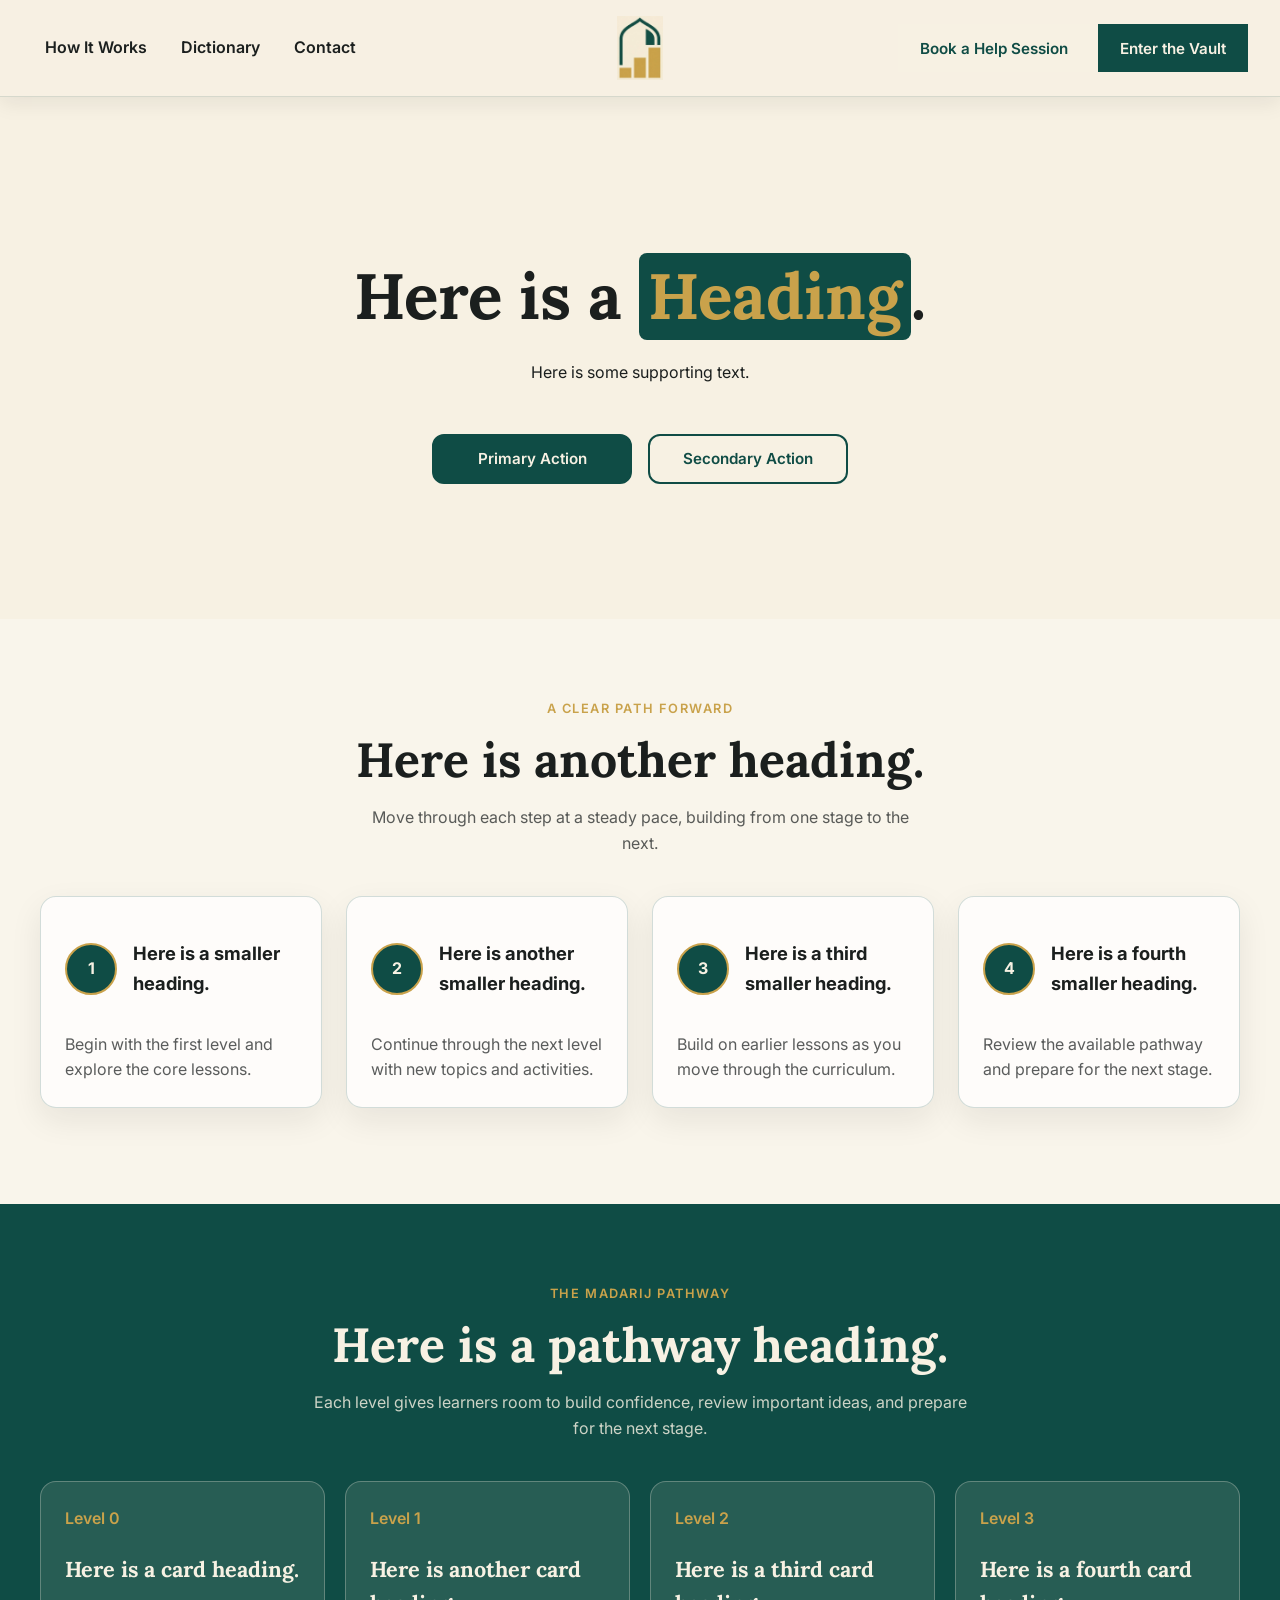
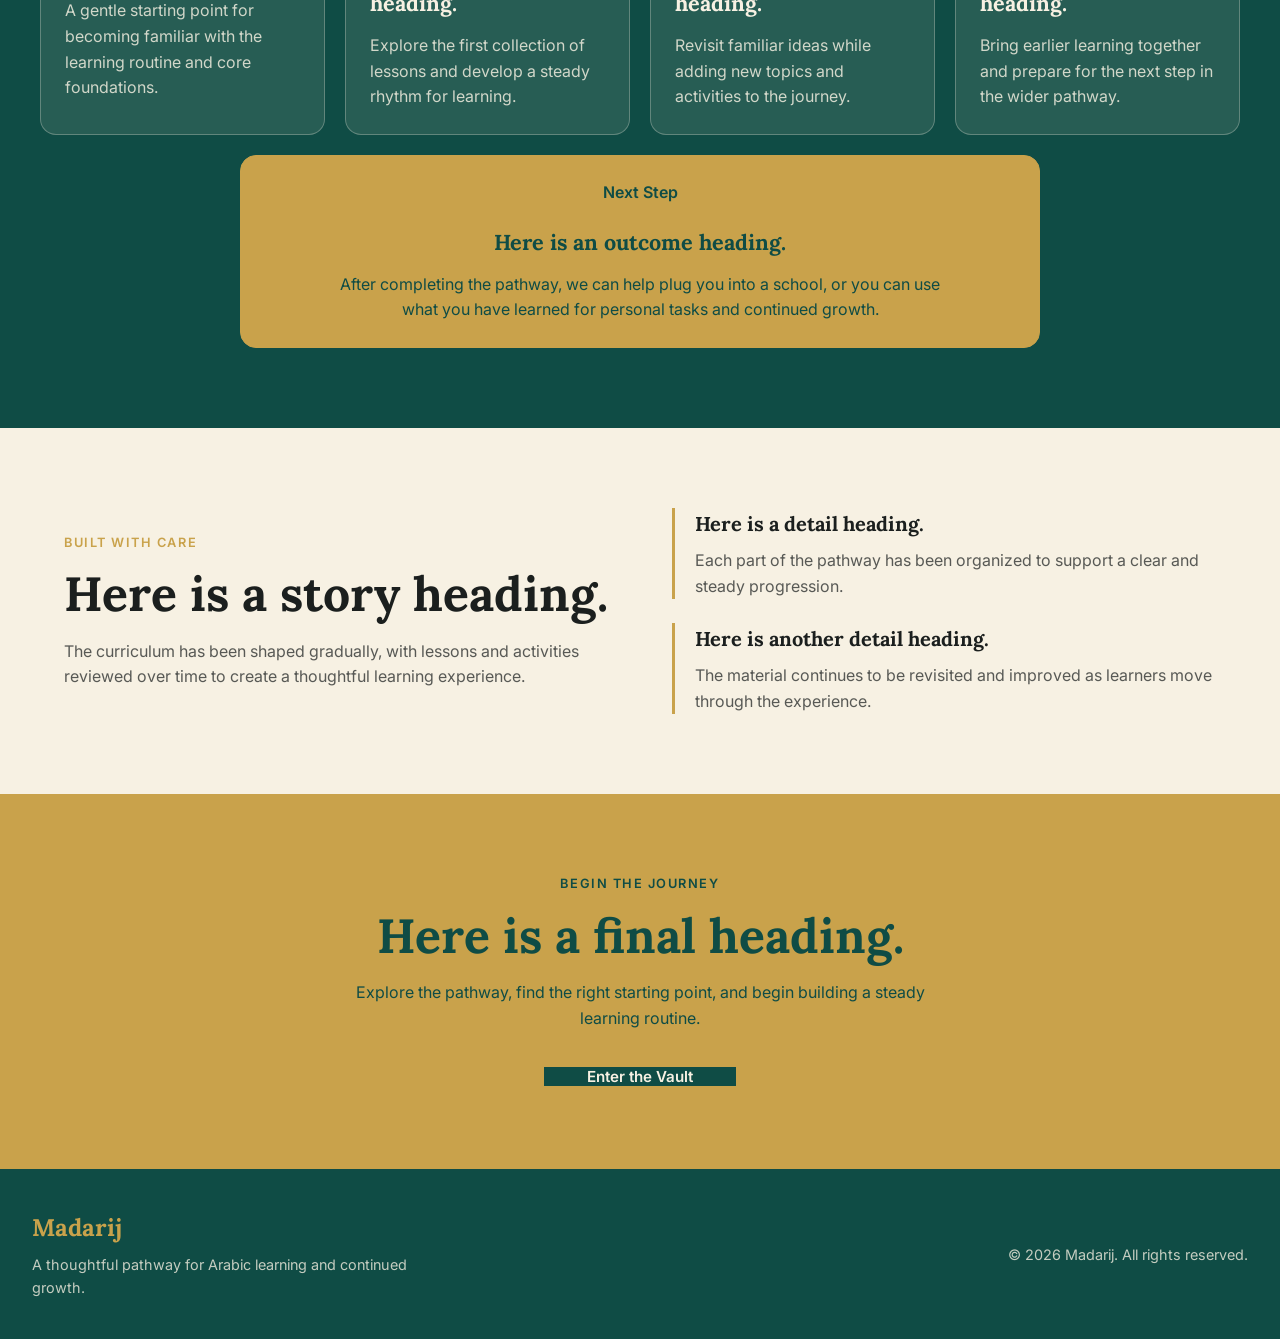
==== commit 6d07c256: "Add dictionary page and styles; update vault navigation - Created a new dictionary.html file with st" ====
--- a/index.html
+++ b/index.html
@@ -27,6 +27,7 @@
             <!-- Navigation links -->
             <div class="navLinks">
                 <a href="#">How It Works</a>
+                <a href="dictionary.html">Dictionary</a>
                 <a href="#">Contact</a>
             </div>
 
--- a/style.css
+++ b/style.css
@@ -510,6 +510,475 @@
     background-color: var(--cream);
     color: var(--emerald);
     transform: translateY(-0.1rem);
+}
+
+/* ==================== Dictionary Page ==================== */
+
+.dictionaryPage {
+    width: min(100%, 78rem);
+    min-height: calc(100vh - 6rem);
+    margin: 0 auto;
+    padding: 4rem 1.5rem 6rem;
+}
+
+.dictionaryHeader {
+    display: flex;
+    align-items: flex-start;
+    justify-content: space-between;
+    gap: 2rem;
+    margin-bottom: 2.5rem;
+}
+
+.dictionaryHeader h1 {
+    max-width: 46rem;
+    margin: 0 0 1rem;
+}
+
+.dictionaryHeader p:not(.sectionLabel) {
+    max-width: 38rem;
+    margin: 0;
+    color: rgba(27, 31, 30, 0.7);
+}
+
+.dictionaryStatus {
+    flex: 0 0 auto;
+    padding: 0.55rem 0.85rem;
+    border: 1px solid rgba(201, 162, 75, 0.7);
+    border-radius: 999px;
+    color: var(--emerald);
+    font-size: 0.8rem;
+    font-weight: 600;
+}
+
+.dictionaryWorkspace {
+    display: grid;
+    grid-template-columns: minmax(12rem, 17rem) minmax(0, 1fr);
+    gap: 2rem;
+    align-items: start;
+}
+
+.dictionaryIndex {
+    position: sticky;
+    top: 1.5rem;
+    padding: 1.25rem;
+    border: 1px solid rgba(15, 76, 69, 0.15);
+    border-radius: 0.75rem;
+    background: rgba(255, 255, 255, 0.5);
+}
+
+.dictionaryIndex label {
+    display: block;
+    margin-bottom: 0.45rem;
+    color: var(--emerald);
+    font-size: 0.85rem;
+    font-weight: 600;
+}
+
+.dictionaryIndex input {
+    width: 100%;
+    padding: 0.75rem;
+    border: 1px solid rgba(15, 76, 69, 0.25);
+    border-radius: 0.45rem;
+    background: rgba(255, 255, 255, 0.8);
+    color: var(--ink);
+    font: 0.9rem var(--Inter);
+}
+
+.dictionaryIndex input:focus {
+    border-color: var(--gold);
+    outline: 2px solid rgba(201, 162, 75, 0.2);
+}
+
+.arabicKeyboard {
+    display: grid;
+    grid-template-columns: repeat(8, minmax(0, 1fr));
+    gap: 0.25rem;
+    margin-top: 0.5rem;
+    padding: 0.5rem;
+    border: 1px solid rgba(15, 76, 69, 0.16);
+    border-radius: 0.5rem;
+    background: rgba(247, 241, 227, 0.95);
+}
+
+.arabicKeyboardKey,
+.arabicKeyboardSpace,
+.arabicKeyboardBackspace {
+    width: auto;
+    height: 2rem;
+    padding: 0;
+    border: 1px solid rgba(15, 76, 69, 0.12);
+    border-radius: 0.3rem;
+    background: rgba(255, 255, 255, 0.8);
+    color: var(--emerald);
+    font-family: var(--Amiri);
+    font-size: 1.15rem;
+}
+
+.arabicKeyboardKey:hover,
+.arabicKeyboardSpace:hover,
+.arabicKeyboardBackspace:hover {
+    border-color: var(--gold);
+    background: rgba(201, 162, 75, 0.18);
+}
+
+.arabicKeyboardSpace,
+.arabicKeyboardBackspace {
+    grid-column: span 4;
+    font-family: var(--Inter);
+    font-size: 0.7rem;
+    font-weight: 600;
+}
+
+.dictionarySearchStatus {
+    min-height: 1.1rem;
+    margin: 0.6rem 0 0.75rem;
+    color: rgba(27, 31, 30, 0.6);
+    font-size: 0.75rem;
+}
+
+.dictionaryWordList {
+    display: grid;
+    gap: 0.35rem;
+}
+
+.dictionaryWord {
+    display: flex;
+    align-items: center;
+    justify-content: space-between;
+    width: 100%;
+    height: auto;
+    padding: 0.75rem;
+    border: 1px solid transparent;
+    border-radius: 0.5rem;
+    background: transparent;
+    color: var(--ink);
+    text-align: right;
+}
+
+.dictionaryWord:hover,
+.dictionaryWordActive {
+    border-color: rgba(201, 162, 75, 0.7);
+    background: rgba(201, 162, 75, 0.12);
+}
+
+.dictionaryWord span,
+.dictionaryArabic,
+.dictionaryArabicSmall,
+.dictionaryRoot {
+    font-family: var(--Amiri);
+}
+
+.dictionaryWord span {
+    color: var(--emerald);
+    font-size: 1.15rem;
+}
+
+.dictionaryWord strong {
+    color: var(--emerald);
+    font-family: var(--Amiri);
+    font-size: 1.45rem;
+    font-weight: 700;
+}
+
+.dictionaryEntry {
+    padding: clamp(1.25rem, 3vw, 2.5rem);
+    border: 1px solid rgba(15, 76, 69, 0.14);
+    border-radius: 1rem;
+    background: rgba(255, 255, 255, 0.62);
+}
+
+.dictionaryEntryHeading {
+    display: flex;
+    align-items: center;
+    justify-content: space-between;
+    gap: 1.5rem;
+    padding-bottom: 1.5rem;
+    border-bottom: 1px solid rgba(15, 76, 69, 0.12);
+}
+
+.dictionaryEntryHeading h2 {
+    margin: 0;
+    color: var(--emerald);
+    font-family: var(--Amiri);
+    font-size: clamp(3rem, 8vw, 5.5rem);
+    line-height: 1;
+}
+
+.dictionaryPronunciation {
+    margin: 0.3rem 0 0;
+    color: rgba(27, 31, 30, 0.6);
+    font-size: 0.9rem;
+}
+
+.dictionaryArabic {
+    color: var(--emerald);
+    font-size: clamp(2.5rem, 7vw, 5rem);
+    line-height: 1;
+}
+
+.dictionaryDefinition {
+    padding: 1.5rem 0;
+}
+
+.dictionaryDefinition p,
+.dictionaryCard p {
+    margin: 0.5rem 0 0;
+    color: rgba(27, 31, 30, 0.76);
+}
+
+.dictionaryTranslation {
+    margin: 0.35rem 0 1.25rem !important;
+    color: var(--emerald) !important;
+    font-family: var(--Lora);
+    font-size: clamp(1.7rem, 4vw, 2.5rem);
+    font-weight: 700;
+}
+
+.dictionaryDefinitionLabel {
+    display: block;
+    margin-top: 1rem;
+}
+
+.dictionaryLabel {
+    color: var(--emerald);
+    font-size: 0.75rem;
+    font-weight: 600;
+    letter-spacing: 0.08em;
+    text-transform: uppercase;
+}
+
+.dictionaryDetailGrid {
+    display: grid;
+    grid-template-columns: repeat(2, minmax(0, 1fr));
+    gap: 1rem;
+}
+
+.dictionaryCard {
+    min-height: 8rem;
+    padding: 1.15rem;
+    border: 1px solid rgba(15, 76, 69, 0.12);
+    border-radius: 0.7rem;
+    background: rgba(247, 241, 227, 0.65);
+}
+
+.dictionaryCardWide {
+    grid-column: span 2;
+}
+
+.dictionaryRoot,
+.dictionaryArabicSmall {
+    margin-top: 0.3rem !important;
+    color: var(--emerald) !important;
+    font-size: 1.7rem;
+}
+
+.dictionaryCard ul {
+    display: grid;
+    gap: 0.45rem;
+    margin: 0.65rem 0 0;
+    padding-left: 1.1rem;
+}
+
+.dictionaryCard li {
+    display: grid;
+    gap: 0.15rem;
+    color: rgba(27, 31, 30, 0.76);
+}
+
+.dictionaryExampleArabic {
+    color: var(--emerald);
+    font-family: var(--Amiri);
+    font-size: 1.2rem;
+}
+
+.dictionaryExampleEnglish {
+    color: rgba(27, 31, 30, 0.68);
+    font-size: 0.9rem;
+}
+
+.dictionaryFormsGrid,
+.dictionaryBaabIdentification,
+.dictionaryDerivedForms {
+    display: grid;
+    grid-template-columns: repeat(3, minmax(0, 1fr));
+    gap: 0.75rem;
+    margin-top: 0.75rem;
+}
+
+.dictionaryFormsGrid div,
+.dictionaryBaabIdentification div,
+.dictionaryDerivedForms div {
+    display: grid;
+    gap: 0.2rem;
+    padding: 0.75rem;
+    border-radius: 0.5rem;
+    background: rgba(255, 255, 255, 0.55);
+}
+
+.dictionaryFormsGrid small,
+.dictionaryBaabIdentification small,
+.dictionaryDerivedForms small {
+    color: rgba(27, 31, 30, 0.6);
+    font-size: 0.75rem;
+}
+
+.dictionaryFormsGrid strong,
+.dictionaryBaabIdentification strong,
+.dictionaryDerivedForms strong {
+    color: var(--emerald);
+    font-family: var(--Amiri);
+    font-size: 1.35rem;
+}
+
+.dictionaryBaabSummary {
+    display: flex;
+    align-items: center;
+    justify-content: space-between;
+    gap: 1rem;
+    margin-top: 0.75rem;
+}
+
+.dictionaryBaabName {
+    color: var(--emerald);
+    font-family: var(--Amiri);
+    font-size: 1.55rem;
+    font-weight: 700;
+}
+
+.dictionaryBaabSummary p {
+    margin-top: 0.2rem !important;
+}
+
+.dictionaryBaabToggle {
+    flex: 0 0 auto;
+    width: auto;
+    height: auto;
+    padding: 0.65rem 0.9rem;
+    border-color: var(--emerald);
+    background: var(--emerald);
+    color: var(--cream);
+    font-size: 0.8rem;
+}
+
+.dictionaryBaabToggle:hover {
+    border-color: var(--gold);
+    background: var(--gold);
+    color: var(--emerald);
+}
+
+.dictionaryBaabTable {
+    margin-top: 1.25rem;
+    padding-top: 1.25rem;
+    border-top: 1px solid rgba(15, 76, 69, 0.12);
+}
+
+.dictionaryTableScroll {
+    margin-top: 1rem;
+    overflow-x: auto;
+}
+
+.dictionaryTableScroll table {
+    width: 100%;
+    min-width: 34rem;
+    border-collapse: collapse;
+}
+
+.dictionaryTableScroll th,
+.dictionaryTableScroll td {
+    padding: 0.6rem 0.75rem;
+    border-bottom: 1px solid rgba(15, 76, 69, 0.1);
+    text-align: left;
+}
+
+.dictionaryTableScroll th {
+    color: var(--emerald);
+    font-size: 0.8rem;
+}
+
+.dictionaryTableScroll td {
+    color: var(--emerald);
+    font-family: var(--Amiri);
+    font-size: 1.2rem;
+}
+
+.dictionaryDerivedForms {
+    margin-top: 1rem;
+}
+
+.dictionaryTrend {
+    height: 0.45rem;
+    margin-top: 1rem;
+    overflow: hidden;
+    border-radius: 999px;
+    background: rgba(15, 76, 69, 0.12);
+}
+
+.dictionaryTrend span {
+    display: block;
+    width: 78%;
+    height: 100%;
+    border-radius: inherit;
+    background: var(--gold);
+}
+
+.dictionarySynonyms {
+    display: grid;
+    grid-template-columns: repeat(2, minmax(0, 1fr));
+    gap: 1rem;
+    margin-top: 1rem;
+    padding-top: 1.5rem;
+    border-top: 1px solid rgba(15, 76, 69, 0.12);
+}
+
+.dictionaryPills {
+    display: grid;
+    gap: 0.5rem;
+    margin-top: 0.75rem;
+}
+
+.dictionarySynonym {
+    display: grid;
+    grid-template-columns: minmax(0, 1fr) auto;
+    gap: 0.15rem 0.75rem;
+    align-items: center;
+    padding: 0.55rem 0.75rem;
+    border: 1px solid rgba(15, 76, 69, 0.18);
+    border-radius: 0.55rem;
+}
+
+.dictionarySynonymWord {
+    color: var(--emerald);
+    font-family: var(--Amiri);
+    font-size: 1.45rem;
+    line-height: 1.2;
+}
+
+.dictionaryPillsEnglish .dictionarySynonymWord {
+    font-family: var(--Inter);
+    font-size: 1.05rem;
+    font-weight: 600;
+}
+
+.dictionarySynonymScore {
+    color: rgba(27, 31, 30, 0.58);
+    font-size: 0.75rem;
+    font-weight: 600;
+}
+
+.dictionaryScoreBar {
+    grid-column: 1 / -1;
+    display: block;
+    height: 0.35rem;
+    overflow: hidden;
+    border-radius: 999px;
+    background: rgba(15, 76, 69, 0.1);
+}
+
+.dictionaryScoreBar span {
+    display: block;
+    height: 100%;
+    border-radius: inherit;
+    background: var(--gold);
 }
 
 /* ==================== Vault Page ==================== */
@@ -851,7 +1320,8 @@
 }
 
 .vaultLevelTab:focus-visible,
-.vaultUnitToggle:focus-visible {
+.vaultUnitToggle:focus-visible,
+.vaultTrackToggle:focus-visible {
     outline: 2px solid var(--gold);
     outline-offset: 2px;
 }
@@ -917,7 +1387,63 @@
 }
 
 .vaultUnitIsOpen .vaultUnitLessons {
-    max-height: 50rem;
+    visibility: visible;
+    overflow: visible;
+}
+
+.vaultTrack {
+    margin: 0 1rem 0.75rem;
+    border: 1px solid rgba(15, 76, 69, 0.14);
+    border-radius: 0.65rem;
+    background-color: rgba(247, 241, 227, 0.5);
+}
+
+.vaultTrackToggle {
+    width: 100%;
+    min-height: 3.25rem;
+    display: flex;
+    align-items: center;
+    justify-content: space-between;
+    gap: 1rem;
+    padding: 0.8rem 1rem;
+    border: 0;
+    border-radius: 0.65rem;
+    background-color: transparent;
+    color: var(--ink);
+    font: 600 0.95rem var(--Inter);
+    text-align: left;
+}
+
+.vaultTrackToggle:hover {
+    background-color: rgba(201, 162, 75, 0.1);
+}
+
+.vaultTrackToggle strong,
+.vaultTrackToggle small {
+    display: block;
+}
+
+.vaultTrackToggle small {
+    margin-top: 0.2rem;
+    color: rgba(27, 31, 30, 0.58);
+    font-size: 0.75rem;
+    font-weight: 400;
+}
+
+.vaultTrackIsOpen .vaultToggleIcon {
+    transform: rotate(45deg);
+}
+
+.vaultTrackLessons {
+    max-height: 0;
+    margin-left: 0.75rem;
+    border-left: 1px solid rgba(201, 162, 75, 0.35);
+    visibility: hidden;
+    overflow: hidden;
+    transition: max-height 300ms ease, visibility 300ms ease;
+}
+
+.vaultTrackIsOpen .vaultTrackLessons {
     visibility: visible;
     overflow: visible;
 }
@@ -1220,8 +1746,7 @@
     gap: 0.35rem;
 }
 
-.materialActions button,
-.materialActions a {
+.materialActions button {
     width: auto;
     height: auto;
     padding: 0.25rem 0.45rem;
@@ -1231,17 +1756,14 @@
     color: var(--emerald);
     font-size: 0.7rem;
     font-weight: 600;
-    text-decoration: none;
-}
-
-.materialActions button,
-.materialActions a {
+}
+
+.materialActions button {
     min-width: 3.5rem;
     text-align: center;
 }
 
-.materialActions button:hover,
-.materialActions a:hover {
+.materialActions button:hover {
     border-color: var(--gold);
     background-color: rgba(201, 162, 75, 0.12);
 }
@@ -1282,6 +1804,14 @@
 
     .vaultLessons {
         margin-left: 1rem;
+    }
+
+    .vaultTrack {
+        margin-inline: 0.5rem;
+    }
+
+    .vaultTrackLessons {
+        margin-left: 0.5rem;
     }
 
     .vaultLessonsLabel,
@@ -1722,3 +2252,55 @@
         grid-template-columns: 1fr;
     }
 }
+
+@media (max-width: 48rem) {
+    .dictionaryPage {
+        padding: 3rem 1rem 4rem;
+    }
+
+    .dictionaryHeader,
+    .dictionaryEntryHeading {
+        flex-direction: column;
+        align-items: flex-start;
+    }
+
+    .dictionaryHeader {
+        gap: 1rem;
+    }
+
+    .dictionaryWorkspace {
+        grid-template-columns: 1fr;
+    }
+
+    .dictionaryIndex {
+        position: static;
+    }
+
+    .dictionaryWordList {
+        grid-template-columns: repeat(2, minmax(0, 1fr));
+    }
+
+    .dictionaryDetailGrid,
+    .dictionarySynonyms {
+        grid-template-columns: 1fr;
+    }
+
+    .dictionaryFormsGrid,
+    .dictionaryBaabIdentification,
+    .dictionaryDerivedForms {
+        grid-template-columns: 1fr;
+    }
+
+    .dictionaryBaabSummary {
+        align-items: flex-start;
+        flex-direction: column;
+    }
+
+    .dictionaryCardWide {
+        grid-column: auto;
+    }
+
+    .dictionaryArabic {
+        align-self: flex-end;
+    }
+}
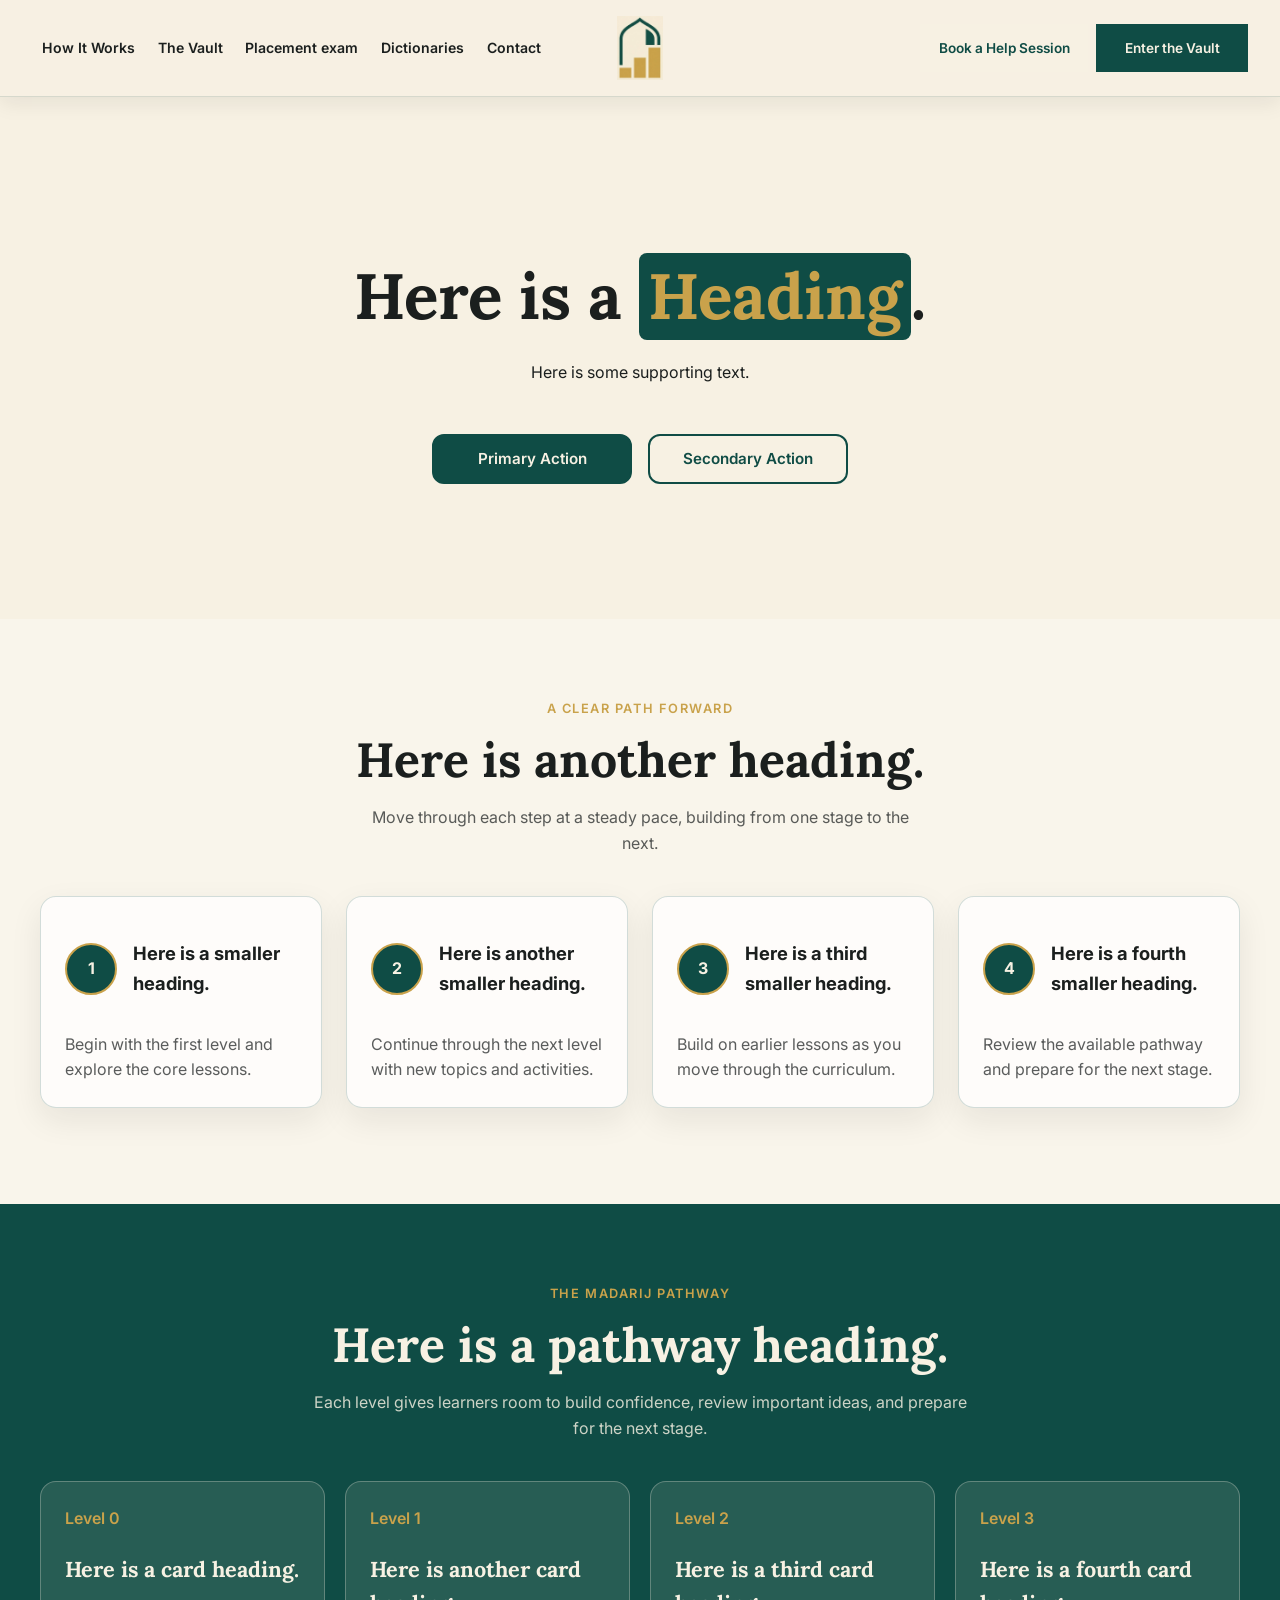
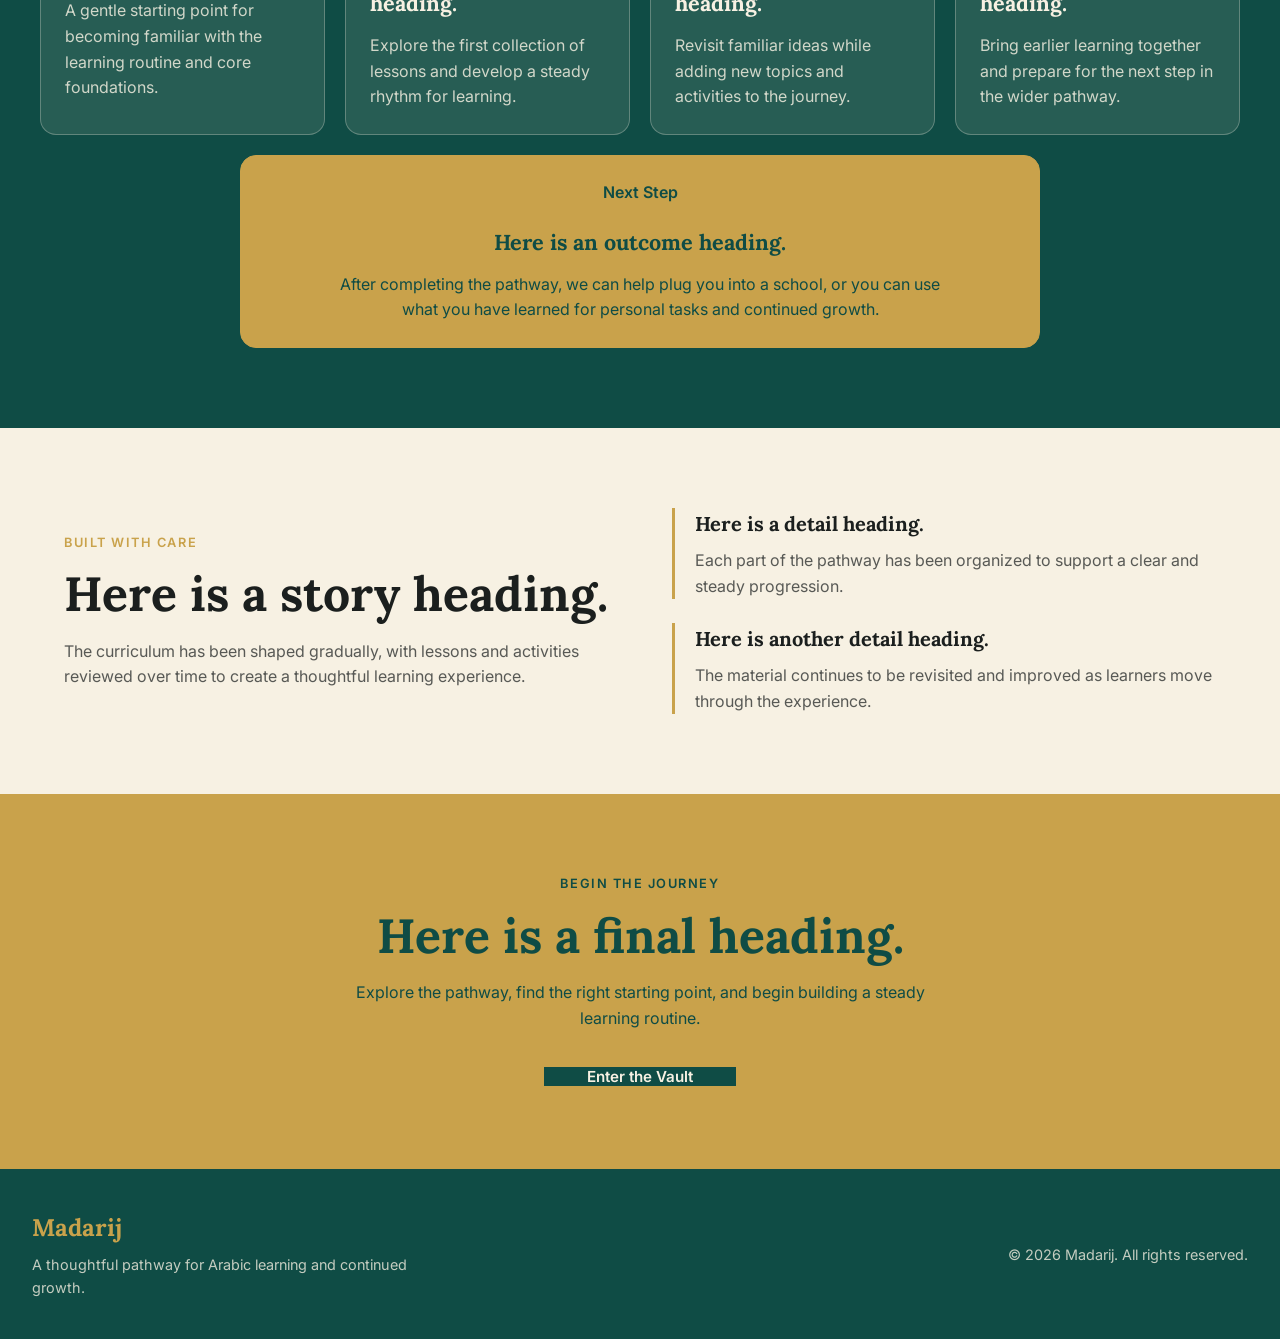
==== commit 1e817c4b: "Enhance navigation by adding links to 'The Vault' and 'Placement exam', and update dictionary refere" ====
--- a/index.html
+++ b/index.html
@@ -27,7 +27,15 @@
             <!-- Navigation links -->
             <div class="navLinks">
                 <a href="#">How It Works</a>
-                <a href="dictionary.html">Dictionary</a>
+                <a href="vault.html">The Vault</a>
+                <a href="placement.html">Placement exam</a>
+                <div class="navMenu">
+                    <a href="dictionary.html">Dictionaries</a>
+                    <div class="navMenuPanel">
+                        <a href="dictionary.html">Master dictionary</a>
+                        <a href="books.html">Dictionaries by book</a>
+                    </div>
+                </div>
                 <a href="#">Contact</a>
             </div>
 
--- a/style.css
+++ b/style.css
@@ -64,14 +64,16 @@
     grid-row: 1;
     align-items: center;
     justify-self: start;
-    gap: 0.5rem;
+    gap: 0.2rem;
 }
 
 .navLinks a {
     text-decoration: none;
     color: var(--ink);
-    padding: 0.5rem 0.75rem;
+    padding: 0.45rem 0.55rem;
     font-weight: 600;
+    font-size: 0.88rem;
+    white-space: nowrap;
     border: 1px solid transparent;
     border-color: transparent;
     transition: background-color 200ms ease, border-color 200ms ease,
@@ -84,6 +86,97 @@
     border-color: rgba(201, 162, 75, 0.7);
     border-radius: 999px;
     color: var(--emerald);
+}
+
+.navMenu {
+    position: relative;
+}
+
+.navMenuPanel,
+.navSubmenuPanel {
+    position: absolute;
+    z-index: 30;
+    display: grid;
+    min-width: 12rem;
+    padding: 0.45rem;
+    border: 1px solid rgba(15, 76, 69, 0.15);
+    border-radius: 0.6rem;
+    background: var(--cream);
+    box-shadow: 0 0.75rem 1.5rem rgba(27, 31, 30, 0.14);
+    opacity: 0;
+    visibility: hidden;
+    pointer-events: none;
+    transform: translateY(0.35rem);
+    transition: opacity 180ms ease, transform 180ms ease, visibility 180ms ease;
+}
+
+.navMenuPanel {
+    top: calc(100% + 0.35rem);
+    left: 0;
+}
+
+.navSubmenuPanel {
+    top: -0.45rem;
+    left: 100%;
+}
+
+.navLetterMenu {
+    position: relative;
+}
+
+.navSubmenu {
+    position: relative;
+}
+
+.navLetterPanel {
+    position: absolute;
+    top: -0.45rem;
+    left: 100%;
+    z-index: 31;
+    display: grid;
+    min-width: 16rem;
+    padding: 0.45rem;
+    border: 1px solid rgba(15, 76, 69, 0.15);
+    border-radius: 0.6rem;
+    background: var(--cream);
+    box-shadow: 0 0.75rem 1.5rem rgba(27, 31, 30, 0.14);
+    opacity: 0;
+    visibility: hidden;
+    pointer-events: none;
+    transform: translateX(0.35rem);
+    transition: opacity 180ms ease, transform 180ms ease, visibility 180ms ease;
+}
+
+.navMenuPanel a,
+.navSubmenuPanel a {
+    display: flex;
+    align-items: center;
+    justify-content: space-between;
+    min-width: 10rem;
+    padding: 0.55rem 0.7rem;
+    border-radius: 0.35rem;
+    color: var(--ink);
+    font-size: 0.82rem;
+    text-decoration: none;
+    white-space: nowrap;
+}
+
+.navMenuPanel a:hover,
+.navSubmenuPanel a:hover {
+    background: rgba(201, 162, 75, 0.16);
+    color: var(--emerald);
+}
+
+.navMenu:hover > .navMenuPanel,
+.navMenu:focus-within > .navMenuPanel,
+.navSubmenu:hover > .navSubmenuPanel,
+.navSubmenu:focus-within > .navSubmenuPanel,
+.navLetterMenu:hover > .navLetterPanel,
+.navLetterMenu:focus-within > .navLetterPanel {
+    opacity: 1;
+    visibility: visible;
+    pointer-events: auto;
+    transform: translateY(0);
 }
 
 /* Navigation logo */
@@ -114,12 +207,12 @@
     display: flex;
     align-items: center;
     justify-content: center;
-    width: 150px;
+    width: 9.5rem;
     height: 3rem;
     border-color: var(--emerald);
     background-color: var(--emerald);
     color: var(--cream);
-    font: 600 0.95rem var(--Inter);
+    font: 600 0.85rem var(--Inter);
     text-decoration: none;
 }
 
@@ -127,12 +220,12 @@
     display: flex;
     align-items: center;
     justify-content: center;
-    width: 12rem;
+    width: 10.5rem;
     height: 3rem;
     border-color: var(--emerald);
     background-color: var(--cream);
     color: var(--emerald);
-    font: 600 0.95rem var(--Inter);
+    font: 600 0.85rem var(--Inter);
     text-decoration: none;
 }
 
@@ -688,9 +781,9 @@
 }
 
 .dictionaryEntryHeading {
-    display: flex;
+    display: grid;
+    grid-template-columns: minmax(0, 1fr) auto;
     align-items: center;
-    justify-content: space-between;
     gap: 1.5rem;
     padding-bottom: 1.5rem;
     border-bottom: 1px solid rgba(15, 76, 69, 0.12);
@@ -711,9 +804,25 @@
 }
 
 .dictionaryArabic {
+    display: block;
     color: var(--emerald);
     font-size: clamp(2.5rem, 7vw, 5rem);
-    line-height: 1;
+    line-height: 1.35;
+}
+
+.dictionaryHeadword {
+    display: grid;
+    justify-items: end;
+    gap: 0.15rem;
+    text-align: right;
+}
+
+.dictionaryEnglishHeadword {
+    color: var(--emerald);
+    font-family: var(--Lora);
+    font-size: clamp(1.35rem, 3vw, 2rem);
+    font-weight: 700;
+    line-height: 1.2;
 }
 
 .dictionaryDefinition {
@@ -734,9 +843,107 @@
     font-weight: 700;
 }
 
+.dictionaryArabicDefinition {
+    margin: 0.5rem 0 1.25rem !important;
+    color: var(--emerald) !important;
+    font-family: var(--Amiri);
+    font-size: clamp(1.35rem, 3vw, 1.8rem);
+    line-height: 2;
+}
+
 .dictionaryDefinitionLabel {
     display: block;
     margin-top: 1rem;
+}
+
+.dictionaryQuickDetails {
+    display: grid;
+    grid-template-columns: repeat(2, minmax(0, 1fr));
+    gap: 0.75rem;
+    margin: 0;
+}
+
+.dictionaryQuickCard {
+    display: grid;
+    gap: 0.3rem;
+    min-height: 5.5rem;
+    padding: 0.9rem;
+    border: 1px solid rgba(15, 76, 69, 0.12);
+    border-radius: 0.65rem;
+    background: rgba(247, 241, 227, 0.65);
+}
+
+.dictionaryQuickCard .dictionaryRoot,
+.dictionaryQuickCard .dictionaryArabicSmall {
+    margin-top: 0 !important;
+}
+
+.dictionaryQuickCard .dictionaryRoot {
+    font-size: 1.5rem;
+}
+
+.dictionaryQuickCardClickable {
+    cursor: pointer;
+}
+
+.dictionaryQuickCardClickable:hover,
+.dictionaryQuickCardClickable:focus-visible {
+    border-color: var(--gold);
+    background: rgba(201, 162, 75, 0.16);
+    outline: none;
+}
+
+.dictionaryMore {
+    margin-top: 1rem;
+    border-top: 1px solid rgba(15, 76, 69, 0.14);
+}
+
+.dictionaryMore summary {
+    width: fit-content;
+    padding: 1rem 0;
+    cursor: pointer;
+    color: var(--emerald);
+    font-weight: 600;
+    list-style-position: inside;
+}
+
+.dictionaryMore summary:hover {
+    color: #98752d;
+}
+
+.dictionaryMoreContent {
+    display: grid;
+    gap: 1rem;
+}
+
+.dictionaryMore .dictionarySynonyms {
+    margin-top: 1rem;
+}
+
+.dictionaryMeanings {
+    display: grid;
+    gap: 0.6rem;
+    margin-top: 0.75rem;
+}
+
+.dictionaryMeaning {
+    display: grid;
+    gap: 0.15rem;
+    padding: 0.8rem 1rem;
+    border-left: 0.25rem solid var(--gold);
+    border-radius: 0.45rem;
+    background: rgba(247, 241, 227, 0.7);
+}
+
+.dictionaryMeaning strong {
+    color: var(--emerald);
+    font-family: var(--Lora);
+    font-size: 1.05rem;
+}
+
+.dictionaryMeaning span {
+    color: rgba(27, 31, 30, 0.68);
+    font-size: 0.95rem;
 }
 
 .dictionaryLabel {
@@ -755,7 +962,7 @@
 
 .dictionaryCard {
     min-height: 8rem;
-    padding: 1.15rem;
+    padding: 1.35rem;
     border: 1px solid rgba(15, 76, 69, 0.12);
     border-radius: 0.7rem;
     background: rgba(247, 241, 227, 0.65);
@@ -770,6 +977,7 @@
     margin-top: 0.3rem !important;
     color: var(--emerald) !important;
     font-size: 1.7rem;
+    line-height: 1.9;
 }
 
 .dictionaryCard ul {
@@ -781,7 +989,8 @@
 
 .dictionaryCard li {
     display: grid;
-    gap: 0.15rem;
+    gap: 0.35rem;
+    padding: 0.8rem 0;
     color: rgba(27, 31, 30, 0.76);
 }
 
@@ -789,11 +998,55 @@
     color: var(--emerald);
     font-family: var(--Amiri);
     font-size: 1.2rem;
+    line-height: 2;
+}
+
+.dictionaryExampleType {
+    color: #98752d;
+    font-family: var(--Amiri);
+    font-size: 0.95rem;
+    font-weight: 700;
 }
 
 .dictionaryExampleEnglish {
     color: rgba(27, 31, 30, 0.68);
     font-size: 0.9rem;
+    line-height: 1.5;
+}
+
+.dictionaryExamplesCard {
+    display: grid;
+    gap: 0.75rem;
+}
+
+.dictionaryMainExample {
+    display: grid;
+    gap: 0.35rem;
+    padding: 1rem 1.15rem;
+    border: 1px solid rgba(201, 162, 75, 0.5);
+    border-radius: 0.6rem;
+    background: rgba(255, 255, 255, 0.5);
+}
+
+.dictionaryExampleMore {
+    border-top: 1px solid rgba(15, 76, 69, 0.12);
+}
+
+.dictionaryExampleMore summary {
+    width: fit-content;
+    padding: 0.85rem 0 0.3rem;
+    cursor: pointer;
+    color: var(--emerald);
+    font-size: 0.85rem;
+    font-weight: 600;
+}
+
+.dictionaryExampleMore summary:hover {
+    color: #98752d;
+}
+
+.dictionaryExampleMore ul {
+    margin-bottom: 0;
 }
 
 .dictionaryFormsGrid,
@@ -932,43 +1185,204 @@
 
 .dictionaryPills {
     display: grid;
-    gap: 0.5rem;
+    gap: 0.45rem;
     margin-top: 0.75rem;
 }
 
+.dictionarySynonymPrimary,
+.dictionarySynonymGroupList {
+    display: grid;
+    grid-template-columns: repeat(2, minmax(0, 1fr));
+    gap: 0.45rem;
+}
+
+.dictionarySynonymGroup {
+    margin-top: 0.55rem;
+    border-top: 1px solid rgba(15, 76, 69, 0.12);
+}
+
+.dictionarySynonymGroup summary {
+    padding: 0.55rem 0.15rem;
+    cursor: pointer;
+    color: var(--emerald);
+    font-size: 0.76rem;
+    font-weight: 600;
+    list-style-position: inside;
+}
+
+.dictionarySynonymGroup summary:hover {
+    color: #98752d;
+}
+
+.dictionarySynonymGroupList {
+    padding-top: 0.2rem;
+}
+
 .dictionarySynonym {
     display: grid;
     grid-template-columns: minmax(0, 1fr) auto;
-    gap: 0.15rem 0.75rem;
+    gap: 0.1rem 0.4rem;
     align-items: center;
-    padding: 0.55rem 0.75rem;
+    min-width: 0;
+    padding: 0.45rem 0.55rem;
     border: 1px solid rgba(15, 76, 69, 0.18);
     border-radius: 0.55rem;
 }
 
 .dictionarySynonymWord {
+    min-width: 0;
+    overflow: hidden;
+    text-overflow: ellipsis;
+    white-space: nowrap;
     color: var(--emerald);
     font-family: var(--Amiri);
-    font-size: 1.45rem;
-    line-height: 1.2;
+    font-size: 1.2rem;
+    line-height: 1.65;
 }
 
 .dictionaryPillsEnglish .dictionarySynonymWord {
     font-family: var(--Inter);
-    font-size: 1.05rem;
+    font-size: 0.9rem;
     font-weight: 600;
 }
 
-.dictionarySynonymScore {
+.bookDirectoryPage {
+    width: min(100%, 70rem);
+}
+
+.dictionaryBackLink {
+    flex: 0 0 auto;
+    padding: 0.6rem 0.9rem;
+    border: 1px solid rgba(15, 76, 69, 0.25);
+    border-radius: 0.5rem;
+    color: var(--emerald);
+    font-size: 0.85rem;
+    font-weight: 600;
+    text-decoration: none;
+}
+
+.dictionaryBackLink:hover {
+    border-color: var(--gold);
+    background: rgba(201, 162, 75, 0.12);
+}
+
+.bookDirectory {
+    padding: 1.5rem;
+    border: 1px solid rgba(15, 76, 69, 0.14);
+    border-radius: 1rem;
+    background: rgba(255, 255, 255, 0.55);
+}
+
+.bookDirectoryToolbar {
+    display: grid;
+    gap: 0.45rem;
+}
+
+.bookDirectoryToolbar label {
+    color: var(--emerald);
+    font-size: 0.85rem;
+    font-weight: 600;
+}
+
+.bookDirectoryToolbar input {
+    width: 100%;
+    max-width: 34rem;
+    padding: 0.8rem 1rem;
+    border: 1px solid rgba(15, 76, 69, 0.24);
+    border-radius: 0.5rem;
+    background: rgba(255, 255, 255, 0.8);
+    color: var(--ink);
+    font: 0.95rem var(--Inter);
+}
+
+.bookLetterFilters {
+    display: flex;
+    flex-wrap: wrap;
+    gap: 0.4rem;
+    margin: 0.5rem 0 1.5rem;
+}
+
+.bookLetterFilters button {
+    width: auto;
+    height: auto;
+    padding: 0.4rem 0.7rem;
+    border: 1px solid rgba(15, 76, 69, 0.2);
+    border-radius: 999px;
+    background: transparent;
+    color: var(--emerald);
+    font-size: 0.8rem;
+}
+
+.bookLetterFilters button:hover,
+.bookLetterFilters .bookLetterActive {
+    border-color: var(--gold);
+    background: rgba(201, 162, 75, 0.16);
+}
+
+.bookDirectoryList {
+    display: grid;
+    gap: 0.75rem;
+}
+
+.bookDirectoryCard {
+    display: grid;
+    grid-template-columns: 2.5rem minmax(0, 1fr) auto;
+    align-items: center;
+    gap: 1rem;
+    padding: 1rem;
+    border: 1px solid rgba(15, 76, 69, 0.13);
+    border-radius: 0.7rem;
+    background: rgba(247, 241, 227, 0.65);
+}
+
+.bookDirectoryLetter {
+    display: grid;
+    place-items: center;
+    width: 2.25rem;
+    height: 2.25rem;
+    border-radius: 0.5rem;
+    background: var(--emerald);
+    color: var(--gold);
+    font-family: var(--Lora);
+    font-size: 1.2rem;
+    font-weight: 700;
+}
+
+.bookDirectoryCard h2 {
+    margin: 0;
+    color: var(--emerald);
+    font-size: 1.15rem;
+}
+
+.bookDirectoryCard p {
+    margin: 0.2rem 0 0;
+    color: rgba(27, 31, 30, 0.62);
+    font-size: 0.85rem;
+}
+
+.bookDictionaryCount {
+    color: rgba(27, 31, 30, 0.62);
+    font-size: 0.75rem;
+    white-space: nowrap;
+}
+
+.bookDirectoryEmpty {
+    margin: 0;
+    color: rgba(27, 31, 30, 0.65);
+}
+
+
+.dictionarySynonymMeta {
     color: rgba(27, 31, 30, 0.58);
-    font-size: 0.75rem;
+    font-size: 0.65rem;
     font-weight: 600;
+    white-space: nowrap;
 }
 
 .dictionaryScoreBar {
     grid-column: 1 / -1;
     display: block;
-    height: 0.35rem;
+    height: 0.25rem;
     overflow: hidden;
     border-radius: 999px;
     background: rgba(15, 76, 69, 0.1);
@@ -1774,7 +2188,518 @@
         padding-right: 1rem;
         padding-left: 1rem;
     }
-
+}
+
+/* ==================== Placement Exam ==================== */
+
+.vaultHeaderActions {
+    display: flex;
+    flex-wrap: wrap;
+    justify-content: flex-end;
+    gap: 0.5rem;
+}
+
+.vaultPlacementCard {
+    position: relative;
+    display: flex;
+    align-items: center;
+    justify-content: space-between;
+    gap: 2rem;
+    margin-bottom: 3rem;
+    padding: 1.5rem;
+    border: 1px solid rgba(201, 162, 75, 0.65);
+    border-radius: 1rem;
+    background: linear-gradient(110deg, rgba(15, 76, 69, 0.08), rgba(201, 162, 75, 0.16));
+    background-size: 180% 180%;
+    animation: placementGlow 8s ease-in-out infinite;
+}
+
+.vaultPlacementCard[hidden] {
+    display: none;
+}
+
+@keyframes placementGlow {
+    0%,
+    100% {
+        background-position: 0% 50%;
+        box-shadow: 0 0 0 rgba(201, 162, 75, 0);
+    }
+
+    50% {
+        background-position: 100% 50%;
+        box-shadow: 0 0 2rem rgba(201, 162, 75, 0.2);
+    }
+}
+
+.vaultPlacementCard h2 {
+    margin: 0 0 0.5rem;
+    color: var(--emerald);
+    font-size: clamp(1.25rem, 3vw, 1.8rem);
+}
+
+.vaultPlacementCard p:last-child {
+    max-width: 42rem;
+    margin: 0;
+    color: rgba(27, 31, 30, 0.7);
+}
+
+.vaultPlacementCard .ctaButton,
+.vaultPlacementDismiss {
+    flex: 0 0 auto;
+}
+
+.vaultPlacementCard .ctaButton {
+    width: auto;
+    min-width: 12rem;
+}
+
+.vaultPlacementDismiss {
+    width: auto;
+    min-width: 5rem;
+    height: auto;
+    min-height: 2.75rem;
+    padding: 0.65rem 0.9rem;
+    border-color: rgba(15, 76, 69, 0.35);
+    background: transparent;
+    color: var(--emerald);
+    font-size: 0.8rem;
+}
+
+.vaultPlacementDismiss:hover {
+    border-color: var(--gold);
+    background: rgba(201, 162, 75, 0.14);
+}
+
+.placementPage {
+    width: min(100%, 54rem);
+    min-height: calc(100vh - 6rem);
+    margin: 0 auto;
+    padding: 4rem 1.5rem 6rem;
+}
+
+.placementHeader {
+    max-width: 44rem;
+    margin-bottom: 2rem;
+}
+
+.placementHeader h1 {
+    margin-bottom: 1rem;
+}
+
+.placementHeader > p:not(.sectionLabel) {
+    margin: 0;
+    color: rgba(27, 31, 30, 0.72);
+}
+
+.placementMeta {
+    display: flex;
+    flex-wrap: wrap;
+    gap: 0.5rem;
+    margin-top: 1.25rem;
+}
+
+.placementMeta span {
+    padding: 0.4rem 0.7rem;
+    border: 1px solid rgba(15, 76, 69, 0.2);
+    border-radius: 999px;
+    color: var(--emerald);
+    font-size: 0.78rem;
+}
+
+.placementProgress {
+    position: sticky;
+    top: 0;
+    z-index: 4;
+    display: grid;
+    gap: 0.45rem;
+    margin-bottom: 1.25rem;
+    padding: 0.8rem 0;
+    background: var(--cream);
+    color: var(--emerald);
+    font-size: 0.8rem;
+    font-weight: 600;
+}
+
+.placementProgressTrack {
+    height: 0.45rem;
+    overflow: hidden;
+    border-radius: 999px;
+    background: rgba(15, 76, 69, 0.12);
+}
+
+.placementProgressTrack div {
+    width: 0;
+    height: 100%;
+    border-radius: inherit;
+    background: var(--gold);
+    transition: width 180ms ease;
+}
+
+.placementQuestionNavigator {
+    display: grid;
+    grid-template-columns: repeat(8, minmax(0, 1fr));
+    gap: 0.45rem;
+    margin-bottom: 1.5rem;
+}
+
+.placementQuestionJump {
+    display: grid;
+    justify-items: center;
+    gap: 0.1rem;
+    width: auto;
+    min-width: 0;
+    height: auto;
+    min-height: 3.25rem;
+    padding: 0.45rem 0.25rem;
+    border: 1px solid rgba(15, 76, 69, 0.18);
+    border-radius: 0.5rem;
+    background: rgba(255, 255, 255, 0.62);
+    color: var(--emerald);
+}
+
+.placementQuestionJump span {
+    font-weight: 600;
+}
+
+.placementQuestionJump small {
+    color: rgba(27, 31, 30, 0.56);
+    font-size: 0.62rem;
+}
+
+.placementQuestionJump:hover,
+.placementQuestionJumpActive {
+    border-color: var(--gold);
+    background: rgba(201, 162, 75, 0.14);
+}
+
+.placementQuestionJumpAnswered {
+    border-color: rgba(15, 76, 69, 0.48);
+}
+
+.placementQuestionJumpAnswered small {
+    color: var(--emerald);
+}
+
+.placementQuestion {
+    min-width: 0;
+    margin: 0 0 1.35rem;
+    padding: 1.5rem;
+    border: 1px solid rgba(15, 76, 69, 0.16);
+    border-radius: 0.85rem;
+    background: rgba(255, 255, 255, 0.62);
+}
+
+.placementQuestionHeading {
+    display: flex;
+    align-items: flex-start;
+    gap: 0.75rem;
+    width: auto;
+    max-width: 100%;
+    margin: 0 0 0.85rem;
+    padding: 0;
+    color: var(--ink);
+    font-size: 1.05rem;
+    line-height: 1.55;
+}
+
+.placementQuestionHeading span {
+    display: inline-grid;
+    flex: 0 0 auto;
+    place-items: center;
+    width: 1.65rem;
+    height: 1.65rem;
+    border-radius: 50%;
+    background: var(--emerald);
+    color: var(--cream);
+    font-size: 0.75rem;
+}
+
+.placementQuestion > p {
+    margin: 0.85rem 0 1.25rem 2.4rem;
+    color: var(--emerald);
+    font-family: var(--Amiri);
+    font-size: 1.35rem;
+    line-height: 1.4;
+}
+
+.placementOptions {
+    display: grid;
+    gap: 0.7rem;
+    margin-left: 2.4rem;
+}
+
+.placementOptions label {
+    display: flex;
+    align-items: center;
+    gap: 0.6rem;
+    min-height: 3rem;
+    padding: 0.8rem 0.9rem;
+    border: 1px solid rgba(15, 76, 69, 0.14);
+    border-radius: 0.5rem;
+    background: rgba(247, 241, 227, 0.52);
+    cursor: pointer;
+}
+
+.placementOptions label:has(input:checked) {
+    border-color: var(--gold);
+    background: rgba(201, 162, 75, 0.15);
+}
+
+.placementOptions .placementSkipOption {
+    border-style: dashed;
+    color: rgba(27, 31, 30, 0.68);
+}
+
+.placementOptions input {
+    accent-color: var(--emerald);
+}
+
+.placementSubmit,
+.placementRetake,
+.placementPrevious,
+.placementNext {
+    width: auto;
+    min-width: 12rem;
+    height: auto;
+    min-height: 3rem;
+    padding: 0.8rem 1.35rem;
+    border-color: var(--emerald);
+    background: var(--emerald);
+    color: var(--cream);
+}
+
+.placementSubmit:hover,
+.placementRetake:hover,
+.placementPrevious:hover,
+.placementNext:hover {
+    background: #0a3934;
+    transform: translateY(-0.1rem);
+}
+
+.placementNavigation {
+    display: flex;
+    align-items: center;
+    justify-content: center;
+    gap: 0.75rem;
+    margin-top: 1.5rem;
+}
+
+.placementNavigationGroup {
+    display: flex;
+    gap: 0.5rem;
+}
+
+.placementNavigationGroup button {
+    min-width: 9rem;
+}
+
+.placementNavigation .placementSubmit {
+    margin-left: 0.5rem;
+}
+
+.placementPrevious:disabled {
+    cursor: not-allowed;
+    opacity: 0.45;
+}
+
+.placementPrevious[hidden],
+.placementNext[hidden],
+.placementSubmit[hidden] {
+    display: none;
+}
+
+.placementError {
+    margin: 0 0 1rem;
+    color: #8b2020;
+    font-weight: 600;
+}
+
+.placementResult {
+    padding: clamp(1.25rem, 4vw, 2.5rem);
+    border: 1px solid rgba(201, 162, 75, 0.7);
+    border-radius: 1rem;
+    background: rgba(255, 255, 255, 0.7);
+}
+
+.placementResult h2 {
+    margin: 0 0 0.5rem;
+    color: var(--emerald);
+}
+
+.placementResult > p:not(.sectionLabel) {
+    color: rgba(27, 31, 30, 0.72);
+}
+
+.placementResultStart {
+    padding: 1rem 1.1rem;
+    border-left: 4px solid var(--gold);
+    background: rgba(201, 162, 75, 0.12);
+    color: var(--emerald) !important;
+}
+
+.placementResultGrid {
+    display: grid;
+    grid-template-columns: repeat(4, minmax(0, 1fr));
+    gap: 0.6rem;
+    margin: 1.5rem 0;
+}
+
+.placementResultGrid div {
+    display: grid;
+    gap: 0.2rem;
+    padding: 0.8rem;
+    border-radius: 0.6rem;
+    background: rgba(15, 76, 69, 0.07);
+}
+
+.placementResultGrid strong {
+    color: var(--emerald);
+    font-family: var(--Lora);
+    font-size: 1.35rem;
+}
+
+.placementResultGrid span {
+    display: block;
+    color: rgba(27, 31, 30, 0.62);
+    font-size: 0.72rem;
+}
+
+.placementResultGrid small {
+    color: rgba(27, 31, 30, 0.62);
+    font-size: 0.68rem;
+}
+
+.placementDetailedReport {
+    display: grid;
+    gap: 0.75rem;
+    margin-top: 1.5rem;
+}
+
+.placementStageReport {
+    padding: 1rem;
+    border: 1px solid rgba(15, 76, 69, 0.14);
+    border-radius: 0.65rem;
+    background: rgba(15, 76, 69, 0.04);
+}
+
+.placementStageReport > div {
+    display: flex;
+    align-items: baseline;
+    justify-content: space-between;
+    gap: 1rem;
+}
+
+.placementStageReport h3 {
+    margin: 0;
+    color: var(--emerald);
+    font-size: 1rem;
+}
+
+.placementStageReport > div strong {
+    color: var(--gold);
+    font-family: var(--Lora);
+    font-size: 1.25rem;
+}
+
+.placementStageReport p {
+    margin: 0.45rem 0 0;
+    color: rgba(27, 31, 30, 0.7);
+    font-size: 0.85rem;
+}
+
+.placementResultActions {
+    display: flex;
+    flex-wrap: wrap;
+    align-items: center;
+    gap: 0.65rem;
+    margin-top: 1.5rem;
+}
+
+.placementResultActions > .ctaButton,
+.placementResultActions > button {
+    flex: 1 1 0;
+    width: 0;
+    min-width: 0;
+    height: 3rem;
+    min-height: 3rem;
+    justify-content: center;
+    padding: 0.8rem 1.35rem;
+    text-align: center;
+    white-space: nowrap;
+}
+
+.placementExport {
+    border-color: var(--gold);
+    background: var(--gold);
+    color: var(--emerald);
+}
+
+.placementExport:hover {
+    background: #d7b763;
+    transform: translateY(-0.1rem);
+}
+
+@media (max-width: 48rem) {
+    .vaultHeader,
+    .vaultPlacementCard {
+        align-items: stretch;
+        flex-direction: column;
+    }
+
+    .vaultHeaderActions {
+        justify-content: flex-start;
+    }
+
+    .vaultPlacementCard .ctaButton,
+    .vaultPlacementDismiss {
+        width: 100%;
+    }
+
+    .placementPage {
+        padding: 3rem 1rem 4rem;
+    }
+
+    .placementQuestionNavigator {
+        grid-template-columns: repeat(4, minmax(0, 1fr));
+    }
+
+    .placementNavigation {
+        flex-wrap: wrap;
+    }
+
+    .placementNavigationGroup {
+        width: 100%;
+        justify-content: center;
+    }
+
+    .placementNavigation .placementSubmit {
+        margin-left: 0;
+    }
+
+    .placementResultActions {
+        align-items: stretch;
+        flex-direction: column;
+    }
+
+    .placementResultActions > .ctaButton,
+    .placementResultActions > button {
+        width: 100%;
+        flex: 0 0 auto;
+        height: auto;
+        white-space: normal;
+    }
+
+    .placementResultGrid {
+        grid-template-columns: repeat(2, minmax(0, 1fr));
+    }
+
+    .placementQuestion > p,
+    .placementOptions {
+        margin-left: 0;
+    }
+}
+
+@media (max-width: 48rem) {
     .vaultDashboard {
         width: 100%;
     }
@@ -1864,8 +2789,10 @@
     .vaultDoor,
     .vaultLessons,
     .vaultMaterials,
-    .supportMenu {
+    .supportMenu,
+    .vaultPlacementCard {
         transition: none;
+        animation: none;
     }
 
     .vaultScene.vaultIsOpen .vaultContent,
@@ -2155,6 +3082,41 @@
         gap: 0.75rem;
     }
 
+    .navMenu {
+        display: grid;
+    }
+
+    .navMenuPanel,
+    .navSubmenuPanel,
+    .navLetterPanel {
+        position: static;
+        display: none;
+        min-width: 0;
+        margin: 0.25rem 0 0 0.75rem;
+        padding: 0.35rem;
+        box-shadow: none;
+        opacity: 1;
+        visibility: visible;
+        transform: none;
+        pointer-events: auto;
+    }
+
+    .navMenu:hover > .navMenuPanel,
+    .navMenu:focus-within > .navMenuPanel,
+    .navSubmenu:hover > .navSubmenuPanel,
+    .navSubmenu:focus-within > .navSubmenuPanel,
+    .navLetterMenu:hover > .navLetterPanel,
+    .navLetterMenu:focus-within > .navLetterPanel {
+        display: grid;
+    }
+
+    .navMenuPanel a,
+    .navSubmenuPanel a,
+    .navLetterPanel a {
+        min-width: 0;
+        white-space: normal;
+    }
+
     .navButtonContainer {
         display: flex;
         flex-direction: column;
@@ -2264,6 +3226,11 @@
         align-items: flex-start;
     }
 
+    .dictionaryEntryHeading {
+        display: grid;
+        grid-template-columns: 1fr;
+    }
+
     .dictionaryHeader {
         gap: 1rem;
     }
@@ -2283,6 +3250,19 @@
     .dictionaryDetailGrid,
     .dictionarySynonyms {
         grid-template-columns: 1fr;
+    }
+
+    .dictionaryPills {
+        grid-template-columns: 1fr;
+    }
+
+    .dictionarySynonymPrimary,
+    .dictionarySynonymGroupList {
+        grid-template-columns: 1fr;
+    }
+
+    .dictionaryQuickDetails {
+        grid-template-columns: repeat(2, minmax(0, 1fr));
     }
 
     .dictionaryFormsGrid,
